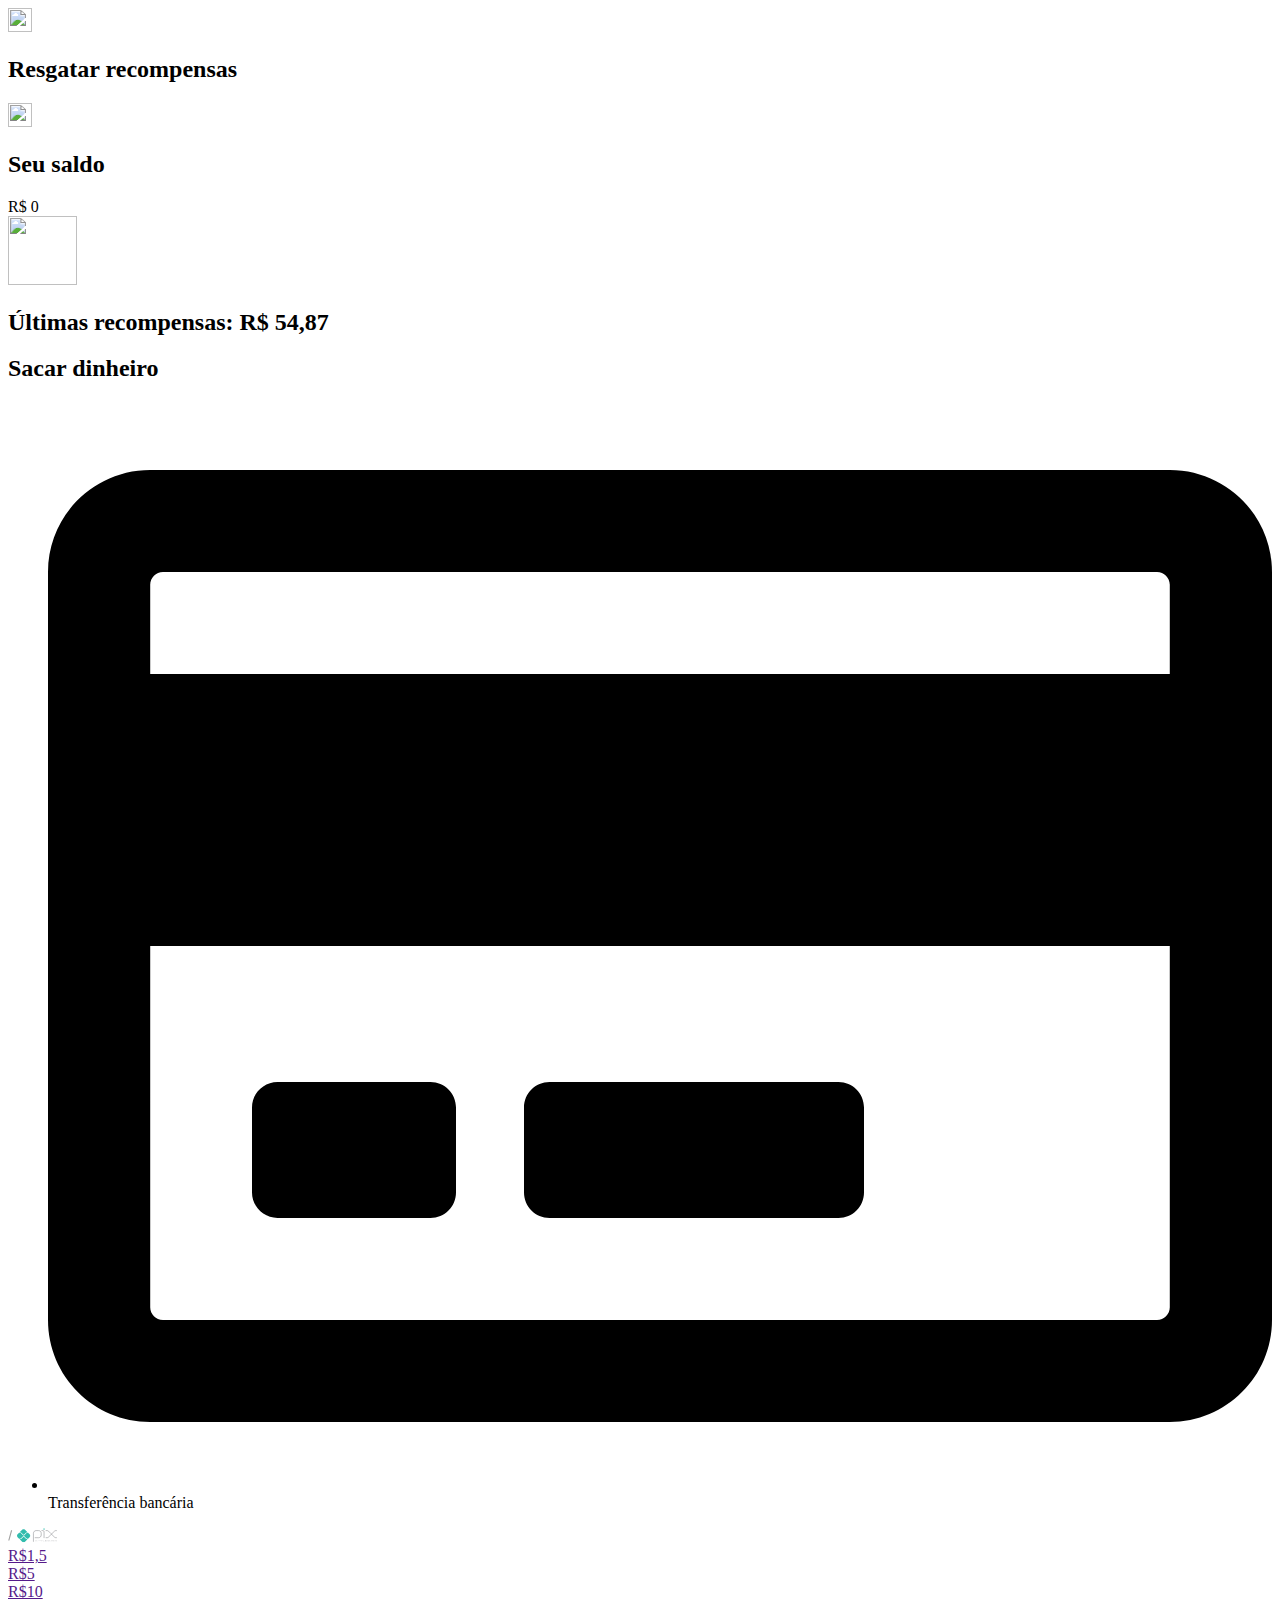
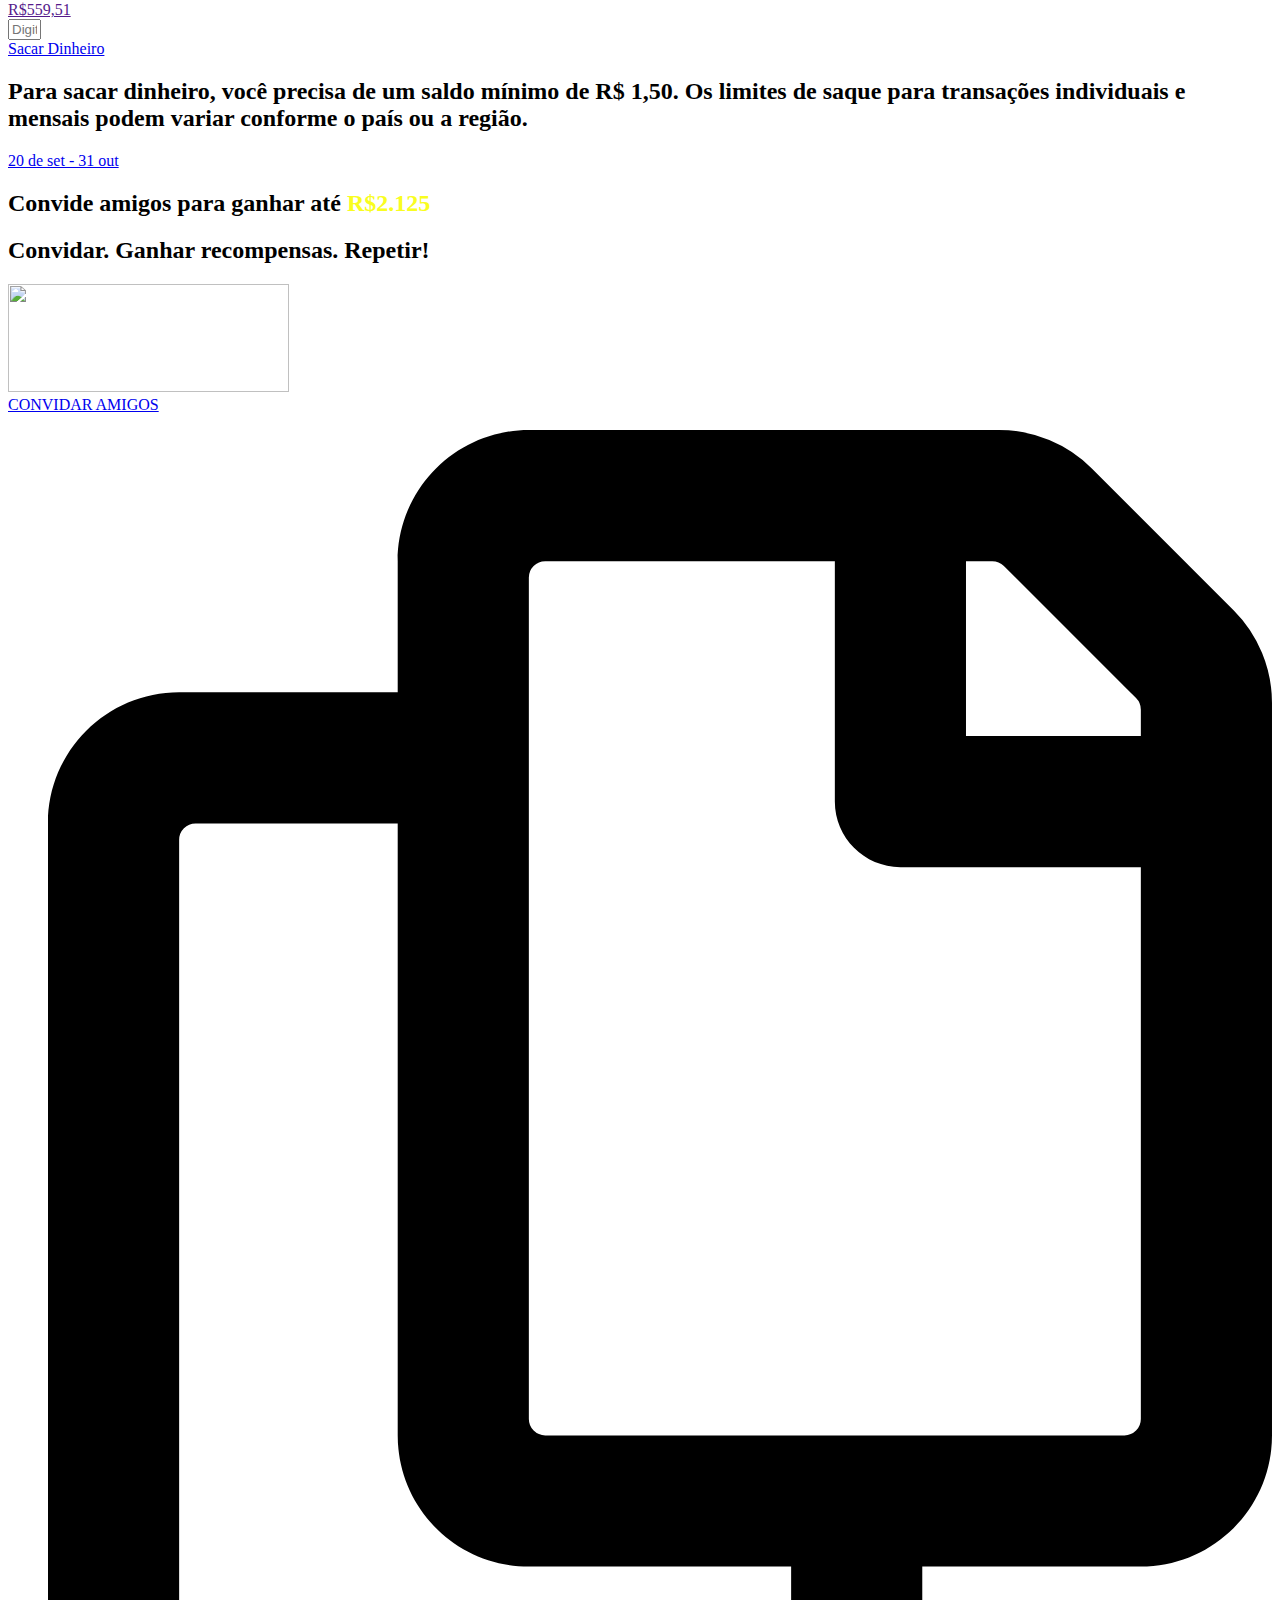
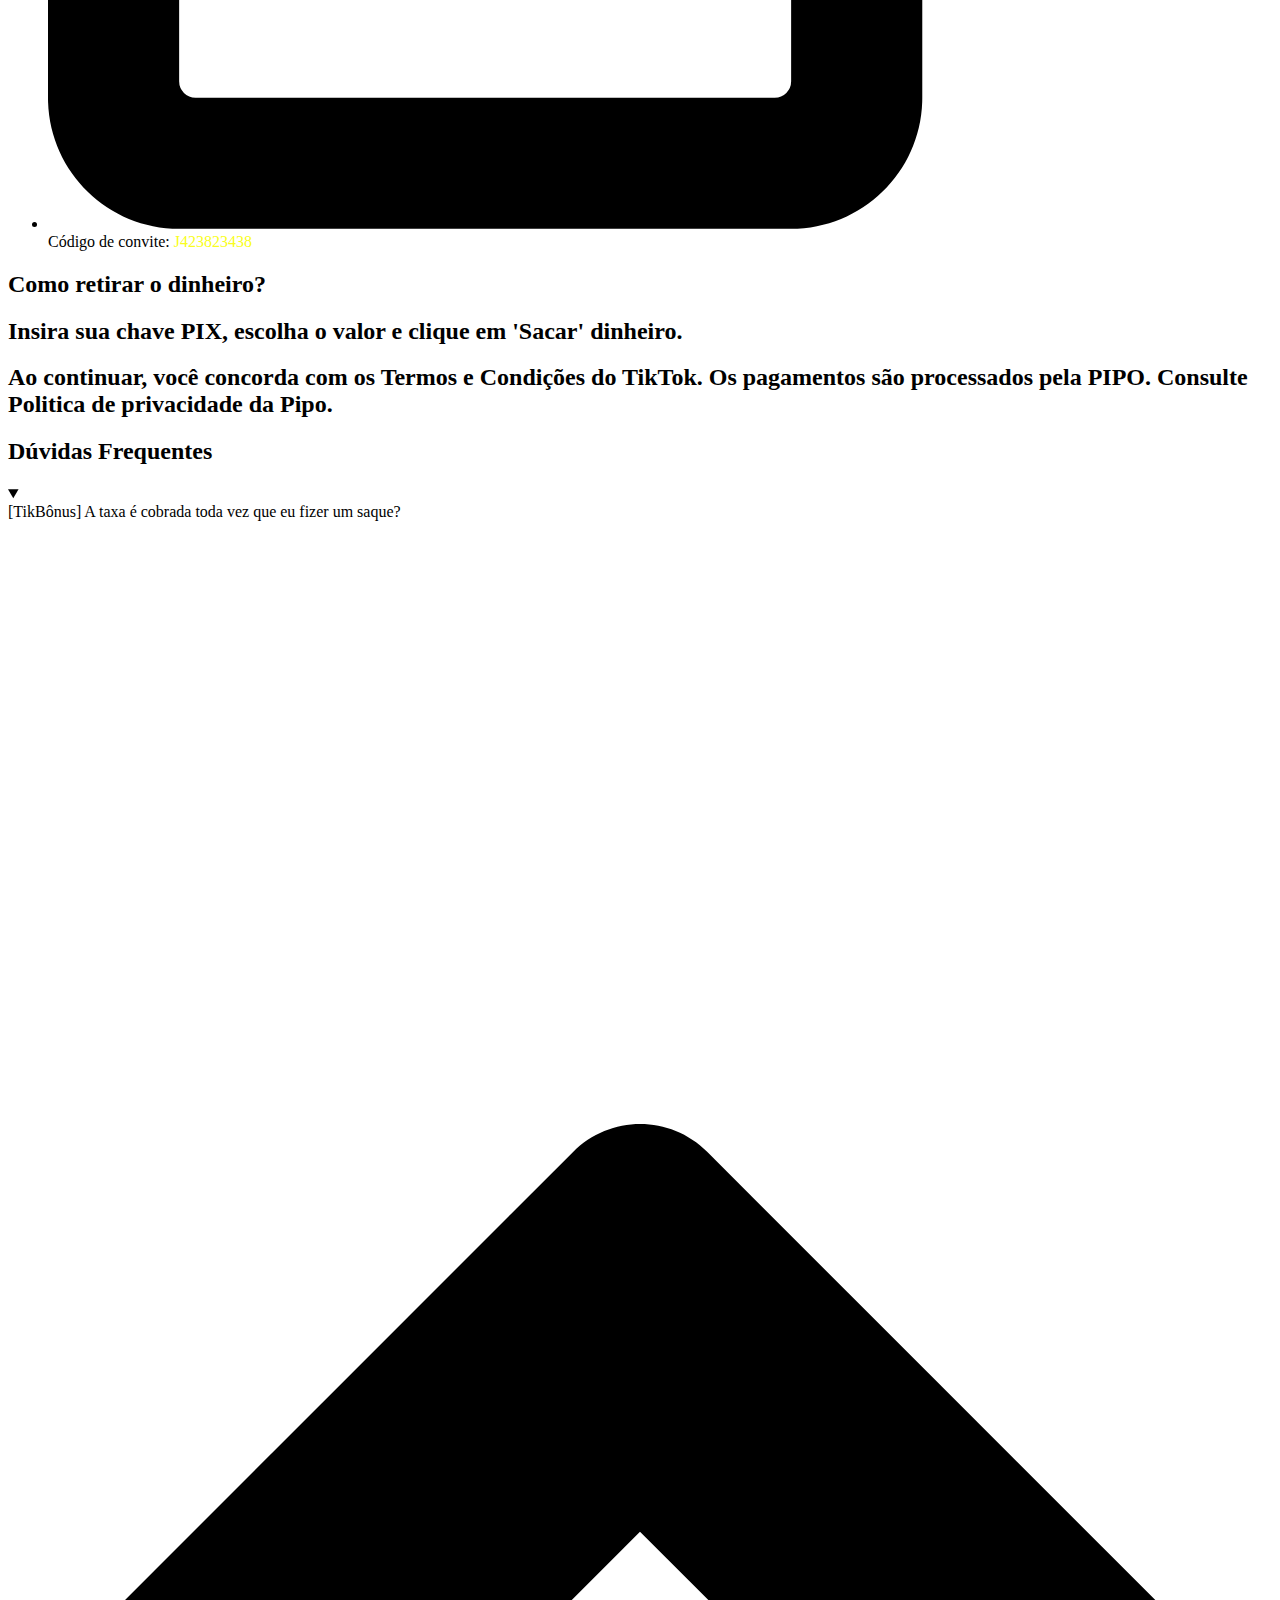
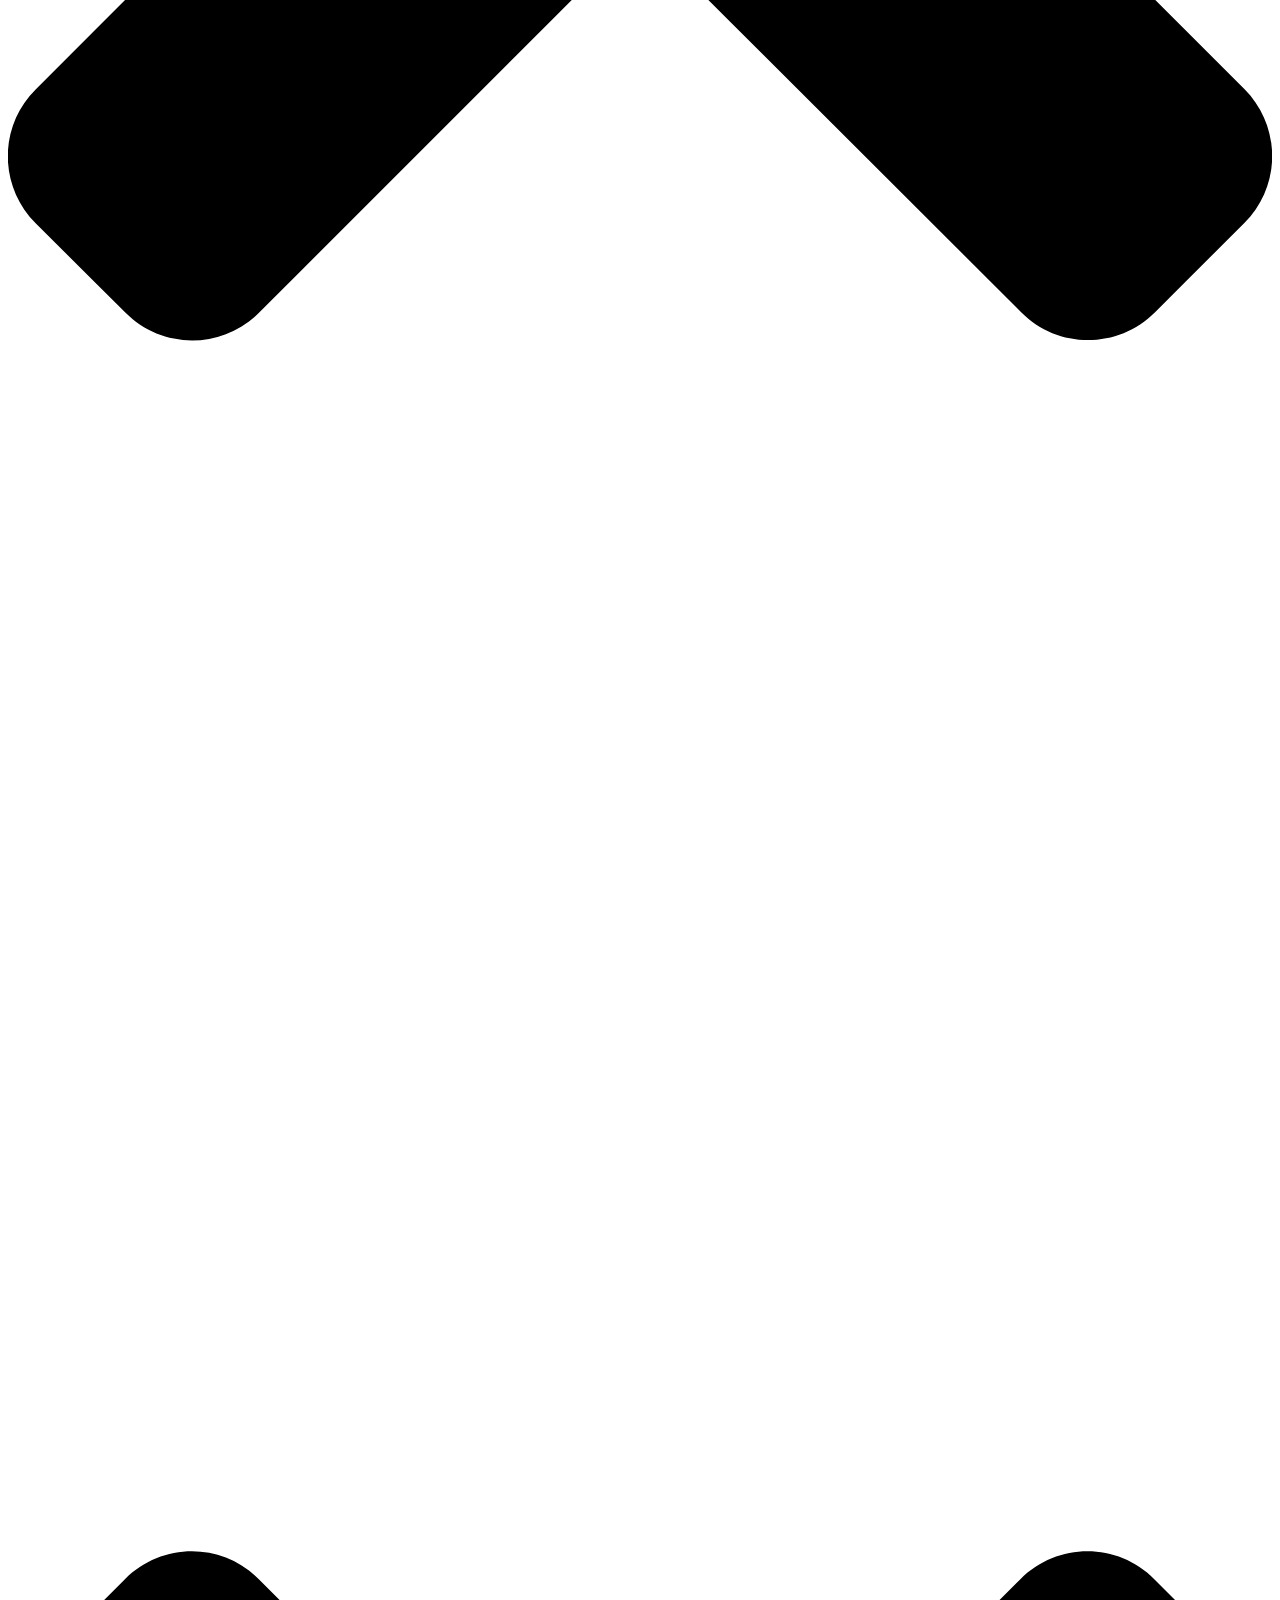
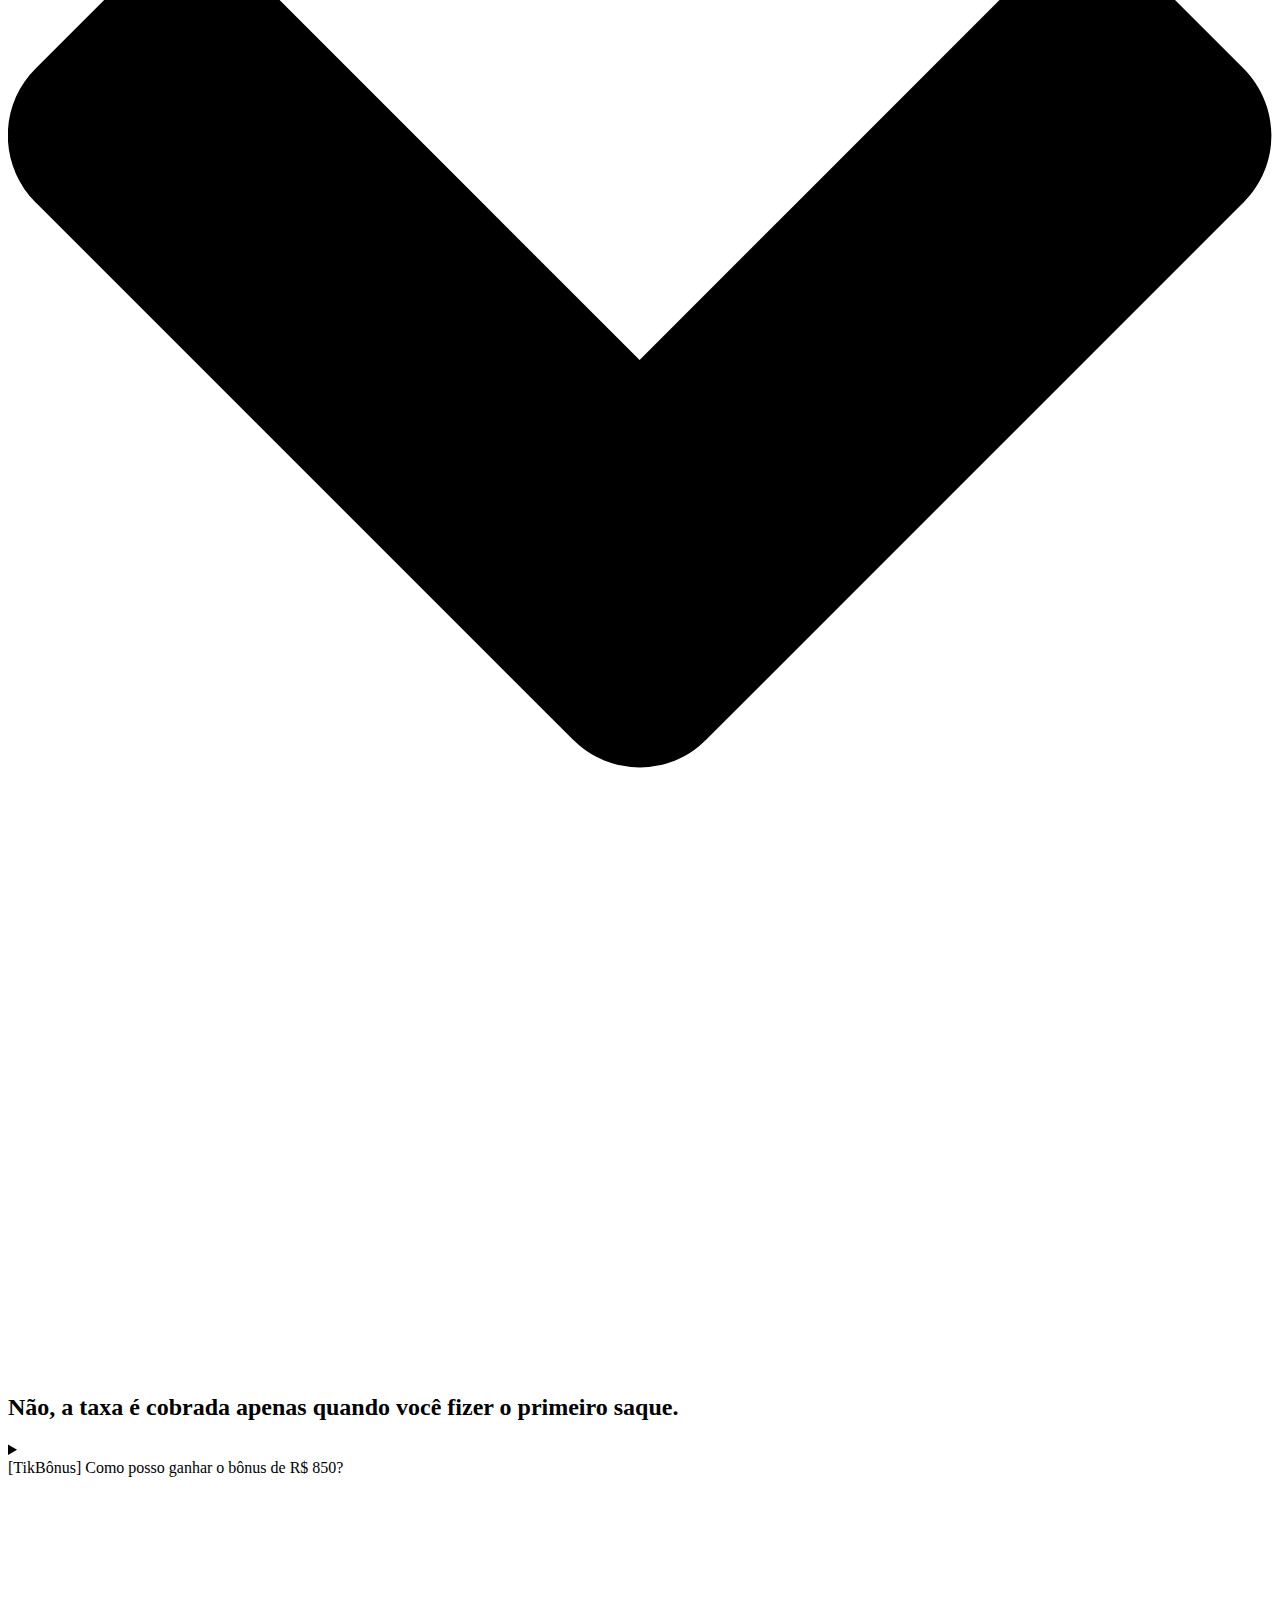
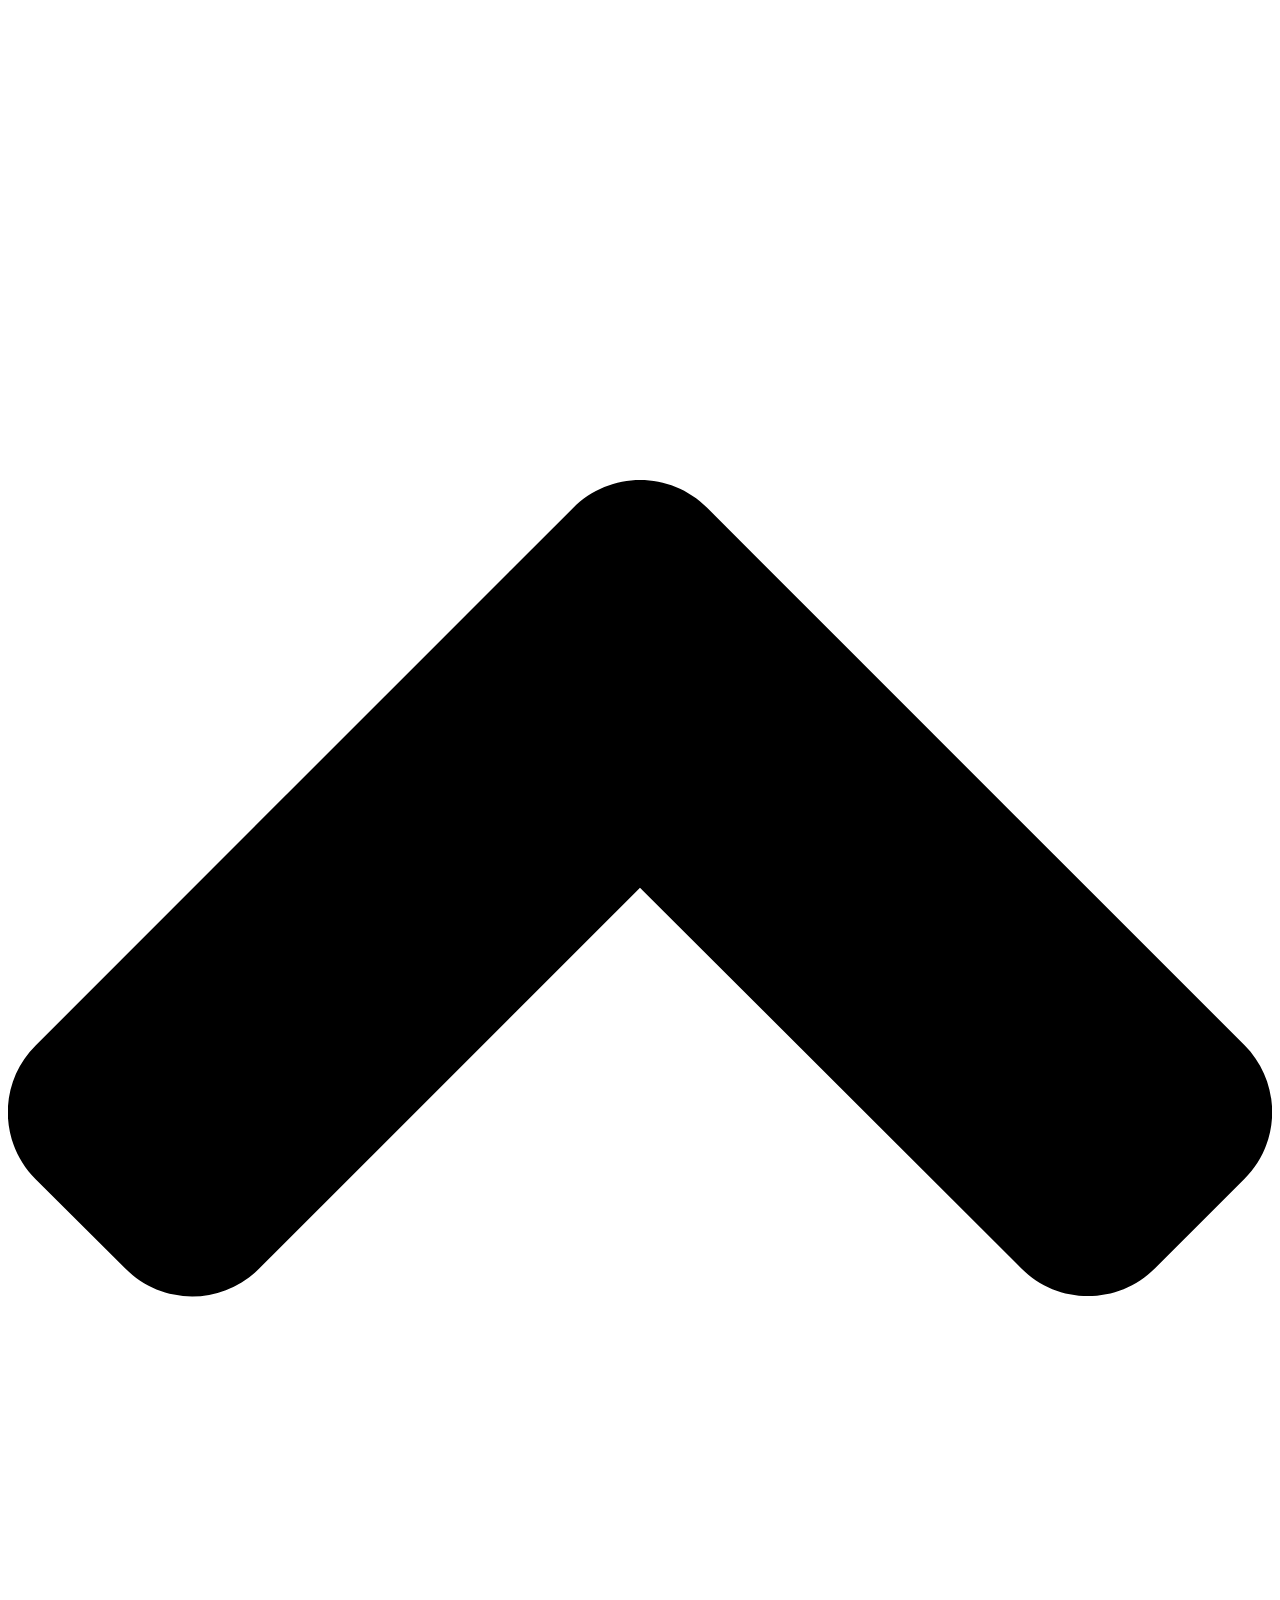
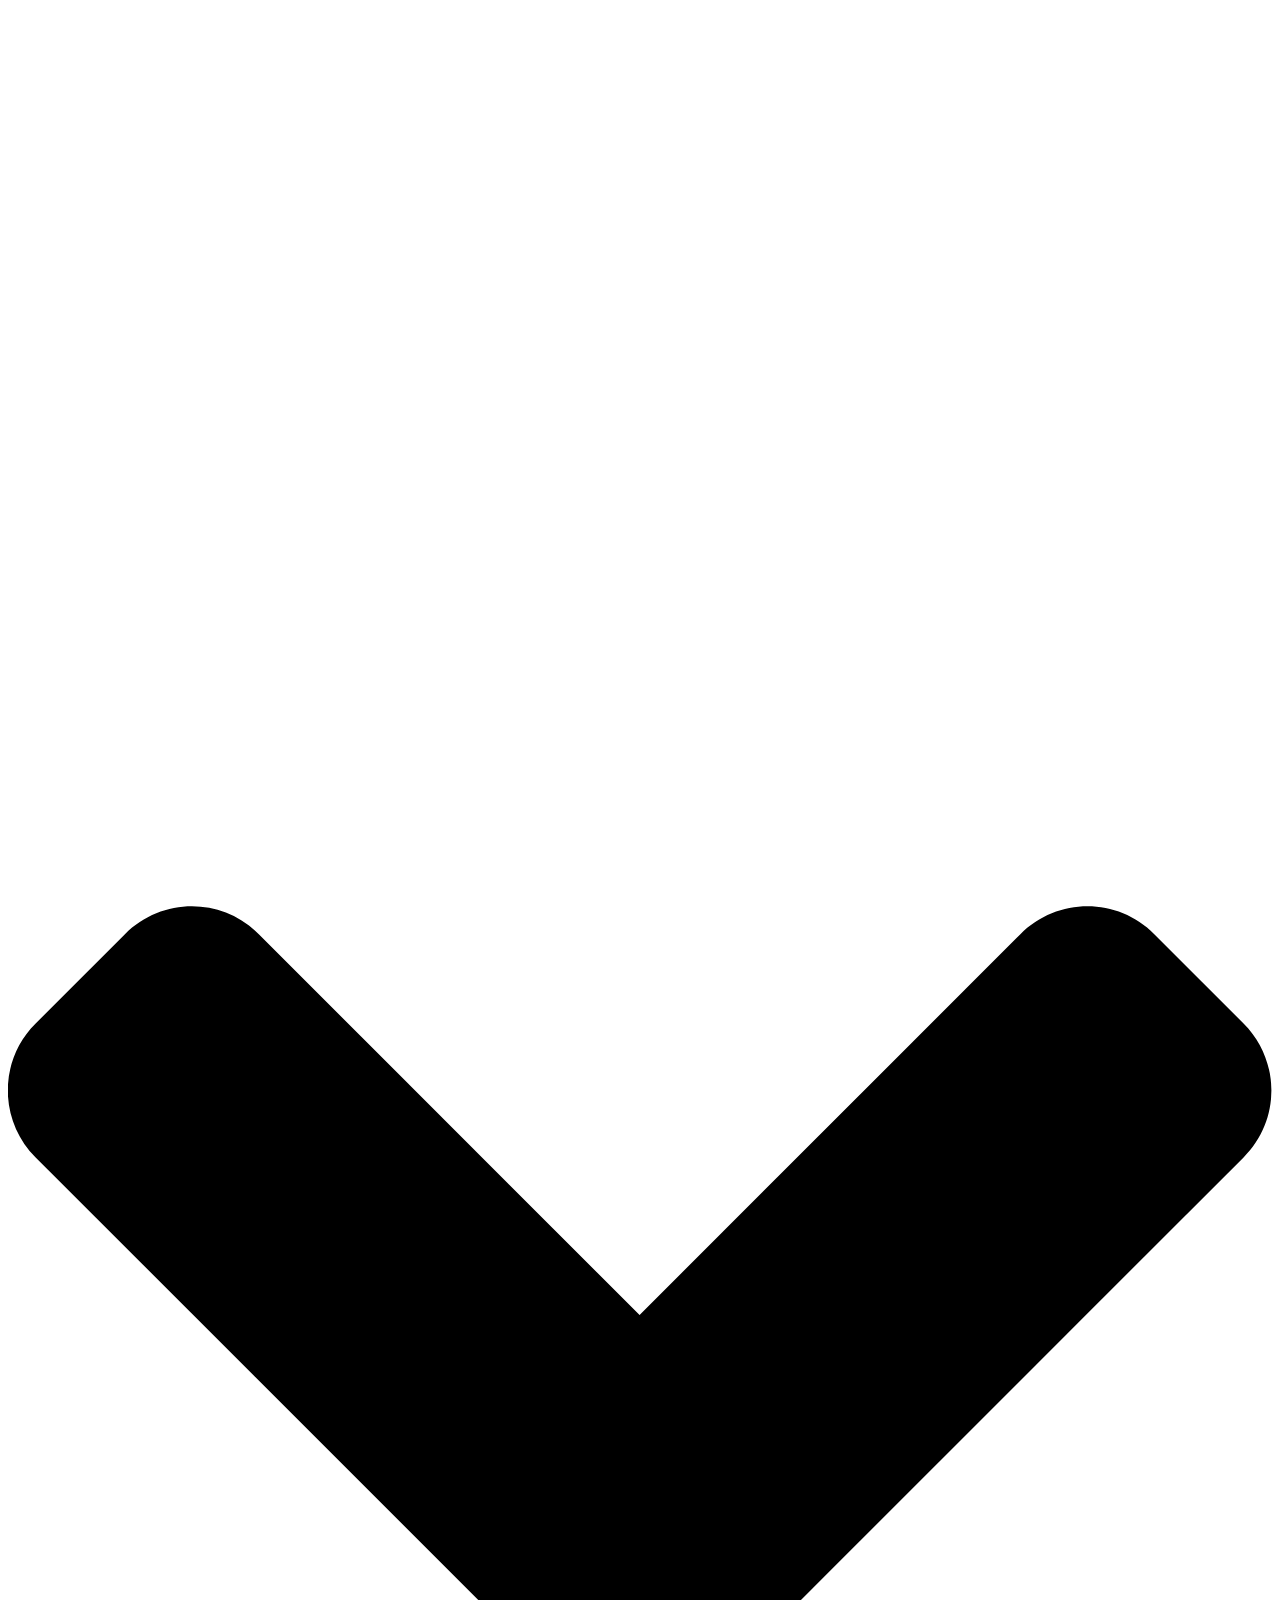
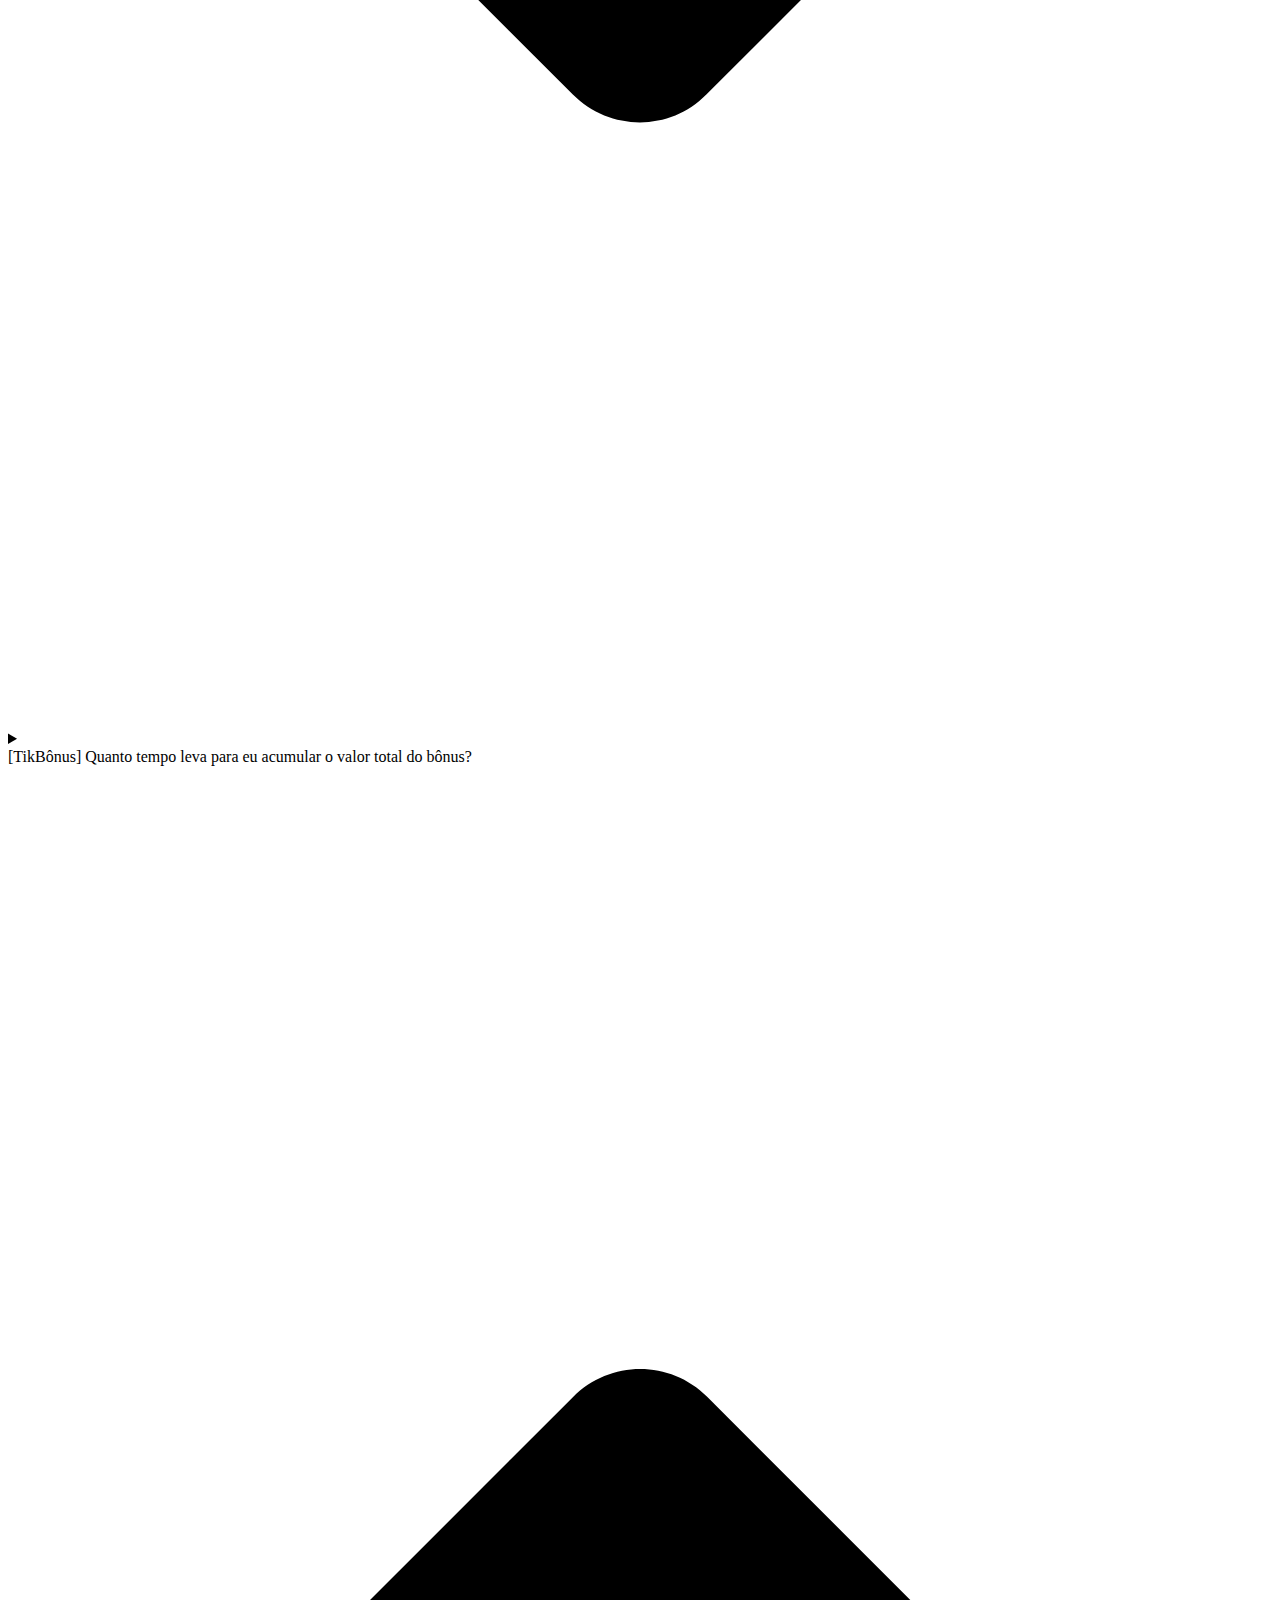
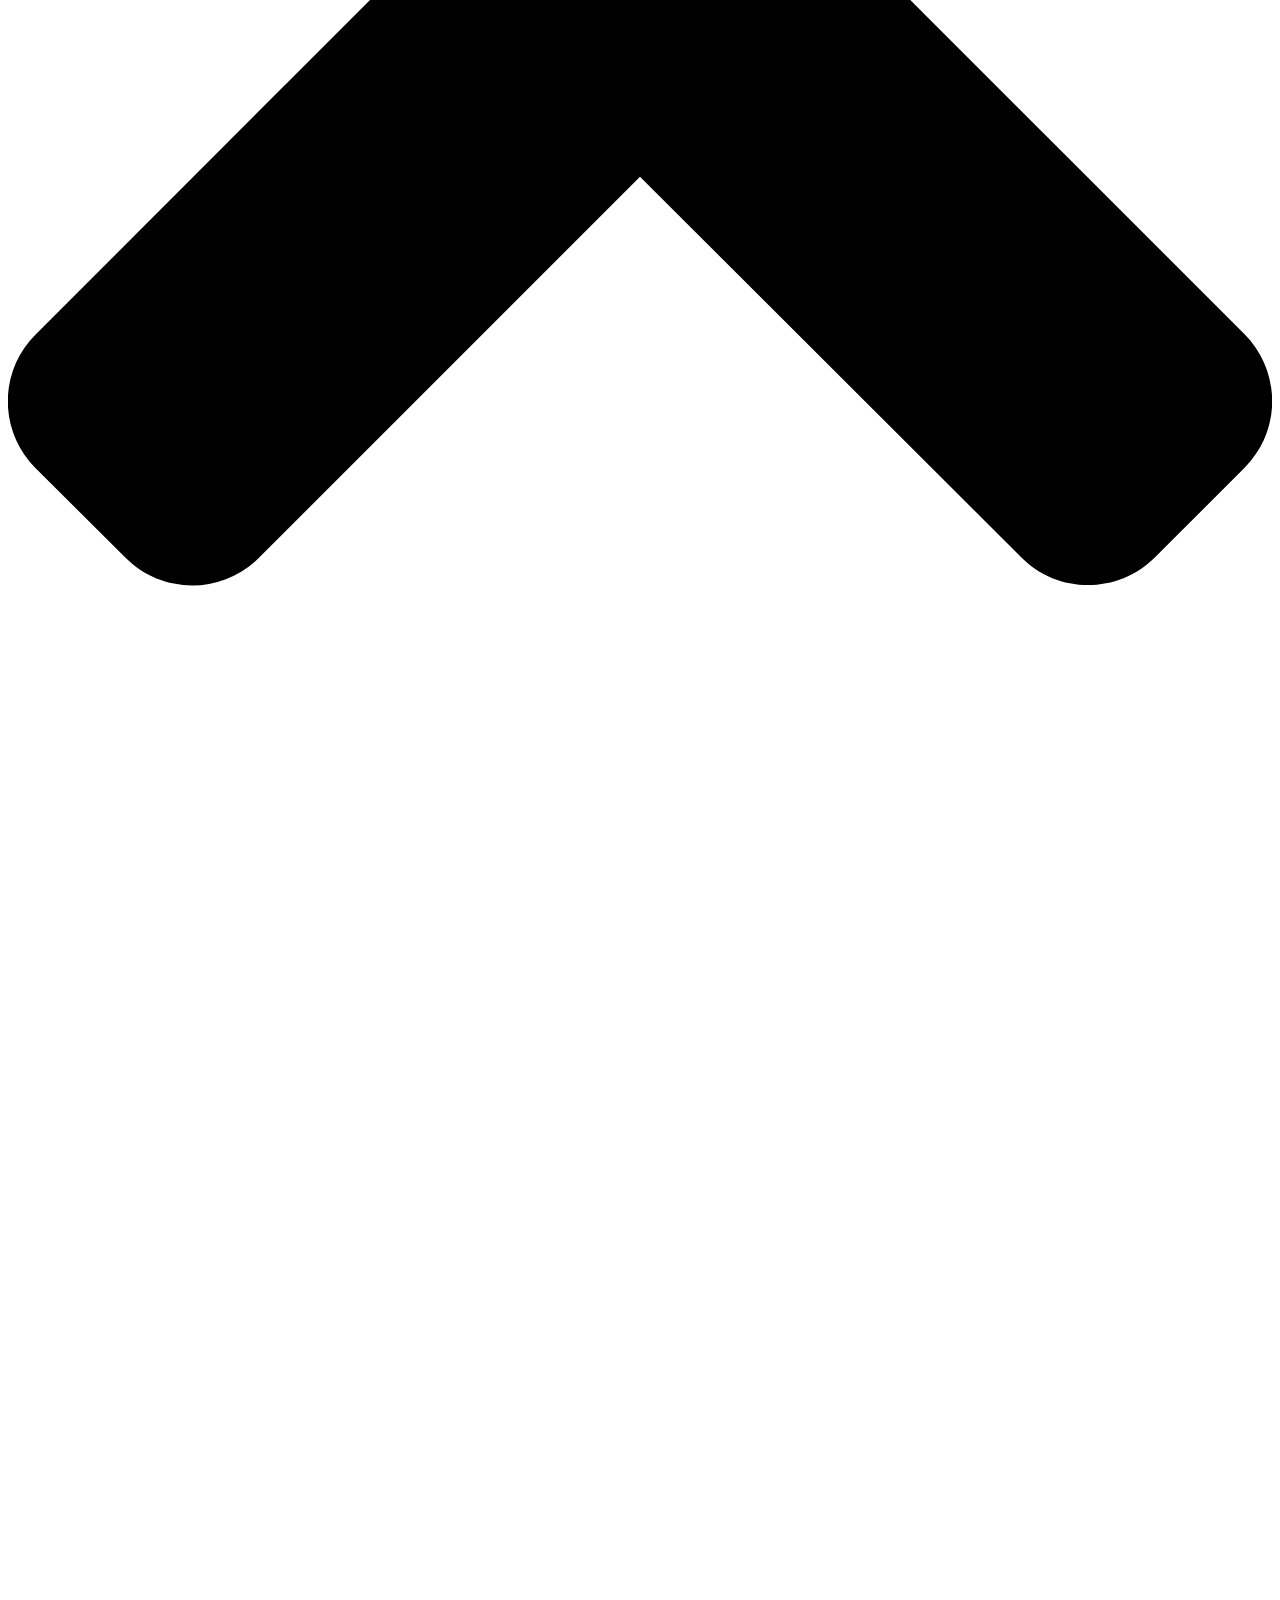
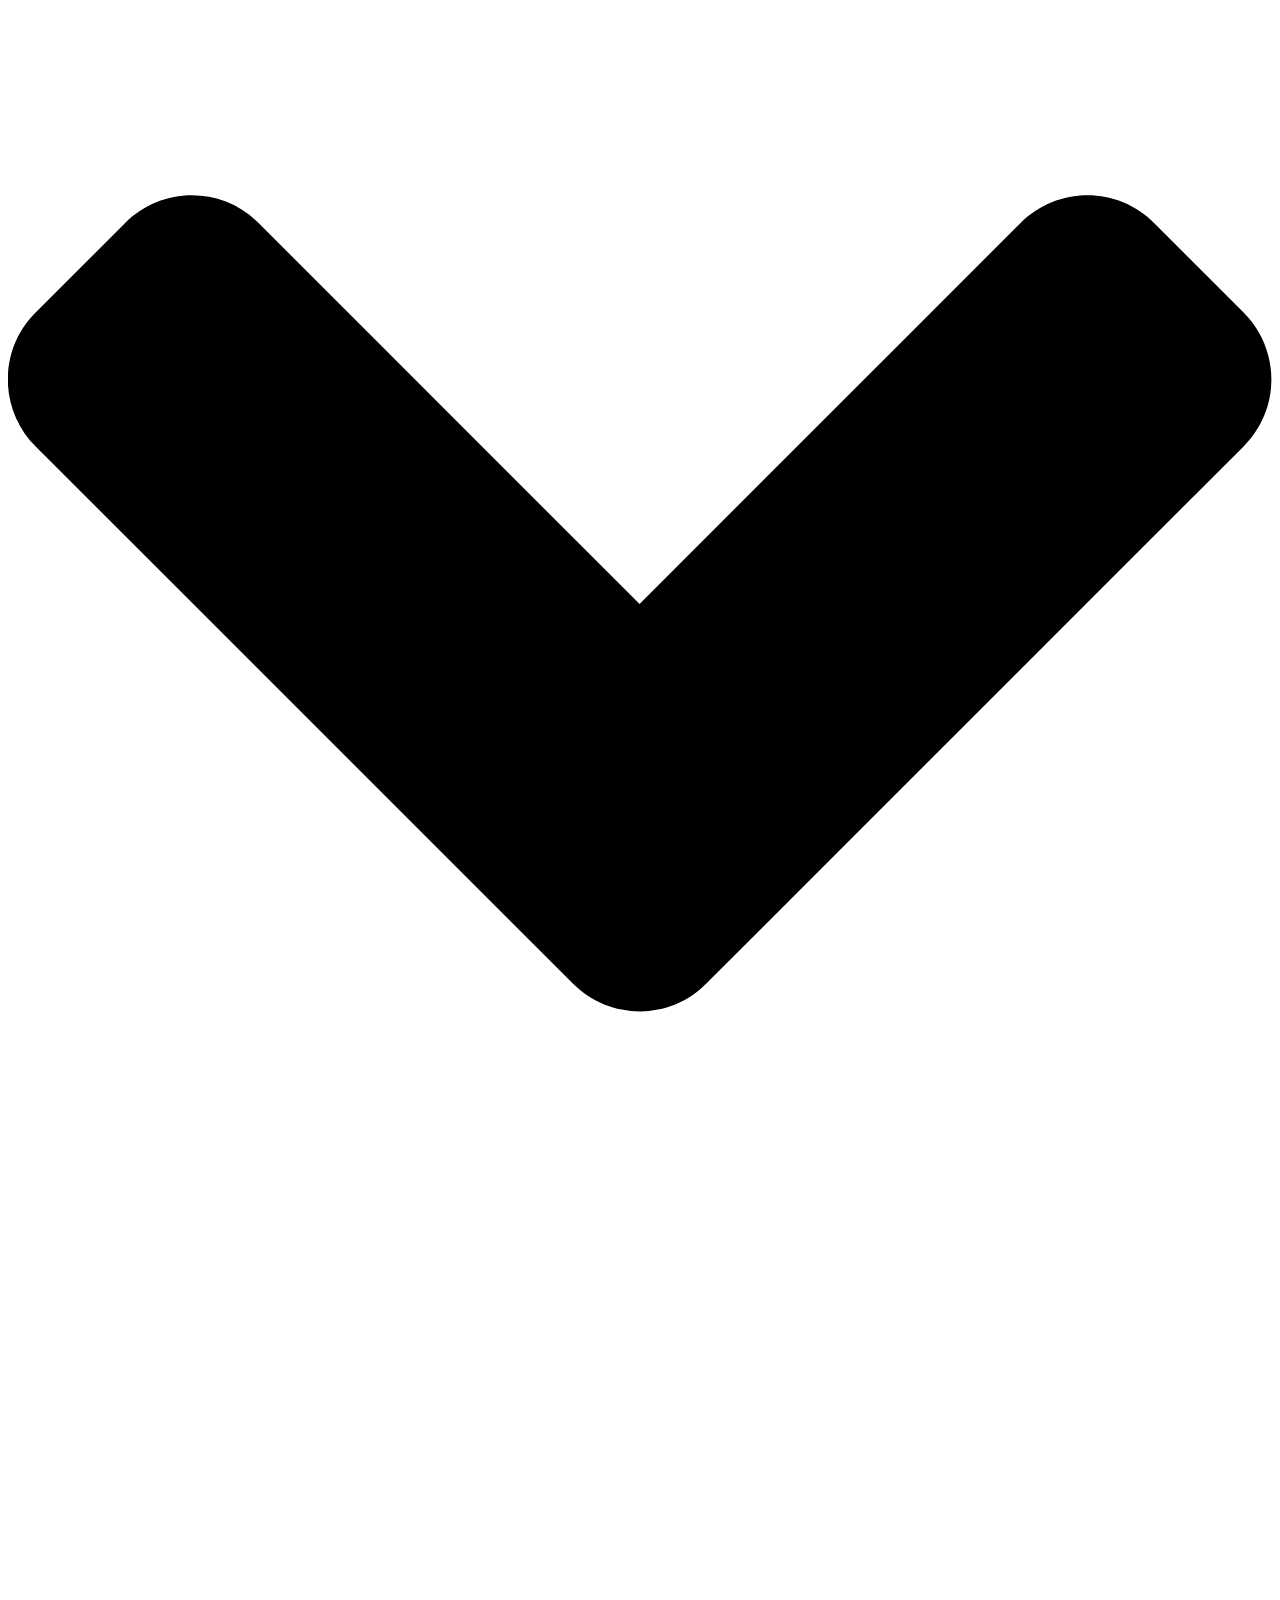
==== p11.html @ 2612c34a "Add files via upload" ====
<!DOCTYPE html><html lang="pt-BR"><head>
	<meta charset="UTF-8">
		<title>Saque – Campanha Bonus</title>
<style>
#wpadminbar #wp-admin-bar-wccp_free_top_button .ab-icon:before {
	content: "\f160";
	color: #02CA02;
	top: 3px;
}
#wpadminbar #wp-admin-bar-wccp_free_top_button .ab-icon {
	transform: rotate(45deg);
}
</style>
<meta name="robots" content="max-image-preview:large">
<link rel="alternate" type="application/rss+xml" title="Feed para Campanha Bonus »" href="feed/index.html"> 	
<link rel="alternate" type="application/rss+xml" title="Feed de comentários para Campanha Bonus »" href="comments/feed/index.html">
<script>
window._wpemojiSettings = {"baseUrl":"https:\/\/s.w.org\/images\/core\/emoji\/15.0.3\/72x72\/","ext":".png","svgUrl":"https:\/\/s.w.org\/images\/core\/emoji\/15.0.3\/svg\/","svgExt":".svg","source":{"concatemoji":"https:\/\/campanhabonificada.online\/wp-includes\/js\/wp-emoji-release.min.js?ver=6.6.2"}};
/*! This file is auto-generated */
!function(i,n){var o,s,e;function c(e){try{var t={supportTests:e,timestamp:(new Date).valueOf()};sessionStorage.setItem(o,JSON.stringify(t))}catch(e){}}function p(e,t,n){e.clearRect(0,0,e.canvas.width,e.canvas.height),e.fillText(t,0,0);var t=new Uint32Array(e.getImageData(0,0,e.canvas.width,e.canvas.height).data),r=(e.clearRect(0,0,e.canvas.width,e.canvas.height),e.fillText(n,0,0),new Uint32Array(e.getImageData(0,0,e.canvas.width,e.canvas.height).data));return t.every(function(e,t){return e===r[t]})}function u(e,t,n){switch(t){case"flag":return n(e,"\ud83c\udff3\ufe0f\u200d\u26a7\ufe0f","\ud83c\udff3\ufe0f\u200b\u26a7\ufe0f")?!1:!n(e,"\ud83c\uddfa\ud83c\uddf3","\ud83c\uddfa\u200b\ud83c\uddf3")&&!n(e,"\ud83c\udff4\udb40\udc67\udb40\udc62\udb40\udc65\udb40\udc6e\udb40\udc67\udb40\udc7f","\ud83c\udff4\u200b\udb40\udc67\u200b\udb40\udc62\u200b\udb40\udc65\u200b\udb40\udc6e\u200b\udb40\udc67\u200b\udb40\udc7f");case"emoji":return!n(e,"\ud83d\udc26\u200d\u2b1b","\ud83d\udc26\u200b\u2b1b")}return!1}function f(e,t,n){var r="undefined"!=typeof WorkerGlobalScope&&self instanceof WorkerGlobalScope?new OffscreenCanvas(300,150):i.createElement("canvas"),a=r.getContext("2d",{willReadFrequently:!0}),o=(a.textBaseline="top",a.font="600 32px Arial",{});return e.forEach(function(e){o[e]=t(a,e,n)}),o}function t(e){var t=i.createElement("script");t.src=e,t.defer=!0,i.head.appendChild(t)}"undefined"!=typeof Promise&&(o="wpEmojiSettingsSupports",s=["flag","emoji"],n.supports={everything:!0,everythingExceptFlag:!0},e=new Promise(function(e){i.addEventListener("DOMContentLoaded",e,{once:!0})}),new Promise(function(t){var n=function(){try{var e=JSON.parse(sessionStorage.getItem(o));if("object"==typeof e&&"number"==typeof e.timestamp&&(new Date).valueOf()<e.timestamp+604800&&"object"==typeof e.supportTests)return e.supportTests}catch(e){}return null}();if(!n){if("undefined"!=typeof Worker&&"undefined"!=typeof OffscreenCanvas&&"undefined"!=typeof URL&&URL.createObjectURL&&"undefined"!=typeof Blob)try{var e="postMessage("+f.toString()+"("+[JSON.stringify(s),u.toString(),p.toString()].join(",")+"));",r=new Blob([e],{type:"text/javascript"}),a=new Worker(URL.createObjectURL(r),{name:"wpTestEmojiSupports"});return void(a.onmessage=function(e){c(n=e.data),a.terminate(),t(n)})}catch(e){}c(n=f(s,u,p))}t(n)}).then(function(e){for(var t in e)n.supports[t]=e[t],n.supports.everything=n.supports.everything&&n.supports[t],"flag"!==t&&(n.supports.everythingExceptFlag=n.supports.everythingExceptFlag&&n.supports[t]);n.supports.everythingExceptFlag=n.supports.everythingExceptFlag&&!n.supports.flag,n.DOMReady=!1,n.readyCallback=function(){n.DOMReady=!0}}).then(function(){return e}).then(function(){var e;n.supports.everything||(n.readyCallback(),(e=n.source||{}).concatemoji?t(e.concatemoji):e.wpemoji&&e.twemoji&&(t(e.twemoji),t(e.wpemoji)))}))}((window,document),window._wpemojiSettings);
</script>
<style id="wp-emoji-styles-inline-css">

	img.wp-smiley, img.emoji {
		display: inline !important;
		border: none !important;
		box-shadow: none !important;
		height: 1em !important;
		width: 1em !important;
		margin: 0 0.07em !important;
		vertical-align: -0.1em !important;
		background: none !important;
		padding: 0 !important;
	}s
</style>
<style id="classic-theme-styles-inline-css">
/*! This file is auto-generated */
.wp-block-button__link{color:#fff;background-color:#32373c;border-radius:9999px;box-shadow:none;text-decoration:none;padding:calc(.667em + 2px) calc(1.333em + 2px);font-size:1.125em}.wp-block-file__button{background:#32373c;color:#fff;text-decoration:none}
</style>
<style id="global-styles-inline-css">
:root{--wp--preset--aspect-ratio--square: 1;--wp--preset--aspect-ratio--4-3: 4/3;--wp--preset--aspect-ratio--3-4: 3/4;--wp--preset--aspect-ratio--3-2: 3/2;--wp--preset--aspect-ratio--2-3: 2/3;--wp--preset--aspect-ratio--16-9: 16/9;--wp--preset--aspect-ratio--9-16: 9/16;--wp--preset--color--black: #000000;--wp--preset--color--cyan-bluish-gray: #abb8c3;--wp--preset--color--white: #ffffff;--wp--preset--color--pale-pink: #f78da7;--wp--preset--color--vivid-red: #cf2e2e;--wp--preset--color--luminous-vivid-orange: #ff6900;--wp--preset--color--luminous-vivid-amber: #fcb900;--wp--preset--color--light-green-cyan: #7bdcb5;--wp--preset--color--vivid-green-cyan: #00d084;--wp--preset--color--pale-cyan-blue: #8ed1fc;--wp--preset--color--vivid-cyan-blue: #0693e3;--wp--preset--color--vivid-purple: #9b51e0;--wp--preset--gradient--vivid-cyan-blue-to-vivid-purple: linear-gradient(135deg,rgba(6,147,227,1) 0%,rgb(155,81,224) 100%);--wp--preset--gradient--light-green-cyan-to-vivid-green-cyan: linear-gradient(135deg,rgb(122,220,180) 0%,rgb(0,208,130) 100%);--wp--preset--gradient--luminous-vivid-amber-to-luminous-vivid-orange: linear-gradient(135deg,rgba(252,185,0,1) 0%,rgba(255,105,0,1) 100%);--wp--preset--gradient--luminous-vivid-orange-to-vivid-red: linear-gradient(135deg,rgba(255,105,0,1) 0%,rgb(207,46,46) 100%);--wp--preset--gradient--very-light-gray-to-cyan-bluish-gray: linear-gradient(135deg,rgb(238,238,238) 0%,rgb(169,184,195) 100%);--wp--preset--gradient--cool-to-warm-spectrum: linear-gradient(135deg,rgb(74,234,220) 0%,rgb(151,120,209) 20%,rgb(207,42,186) 40%,rgb(238,44,130) 60%,rgb(251,105,98) 80%,rgb(254,248,76) 100%);--wp--preset--gradient--blush-light-purple: linear-gradient(135deg,rgb(255,206,236) 0%,rgb(152,150,240) 100%);--wp--preset--gradient--blush-bordeaux: linear-gradient(135deg,rgb(254,205,165) 0%,rgb(254,45,45) 50%,rgb(107,0,62) 100%);--wp--preset--gradient--luminous-dusk: linear-gradient(135deg,rgb(255,203,112) 0%,rgb(199,81,192) 50%,rgb(65,88,208) 100%);--wp--preset--gradient--pale-ocean: linear-gradient(135deg,rgb(255,245,203) 0%,rgb(182,227,212) 50%,rgb(51,167,181) 100%);--wp--preset--gradient--electric-grass: linear-gradient(135deg,rgb(202,248,128) 0%,rgb(113,206,126) 100%);--wp--preset--gradient--midnight: linear-gradient(135deg,rgb(2,3,129) 0%,rgb(40,116,252) 100%);--wp--preset--font-size--small: 13px;--wp--preset--font-size--medium: 20px;--wp--preset--font-size--large: 36px;--wp--preset--font-size--x-large: 42px;--wp--preset--spacing--20: 0.44rem;--wp--preset--spacing--30: 0.67rem;--wp--preset--spacing--40: 1rem;--wp--preset--spacing--50: 1.5rem;--wp--preset--spacing--60: 2.25rem;--wp--preset--spacing--70: 3.38rem;--wp--preset--spacing--80: 5.06rem;--wp--preset--shadow--natural: 6px 6px 9px rgba(0, 0, 0, 0.2);--wp--preset--shadow--deep: 12px 12px 50px rgba(0, 0, 0, 0.4);--wp--preset--shadow--sharp: 6px 6px 0px rgba(0, 0, 0, 0.2);--wp--preset--shadow--outlined: 6px 6px 0px -3px rgba(255, 255, 255, 1), 6px 6px rgba(0, 0, 0, 1);--wp--preset--shadow--crisp: 6px 6px 0px rgba(0, 0, 0, 1);}:where(.is-layout-flex){gap: 0.5em;}:where(.is-layout-grid){gap: 0.5em;}body .is-layout-flex{display: flex;}.is-layout-flex{flex-wrap: wrap;align-items: center;}.is-layout-flex > :is(*, div){margin: 0;}body .is-layout-grid{display: grid;}.is-layout-grid > :is(*, div){margin: 0;}:where(.wp-block-columns.is-layout-flex){gap: 2em;}:where(.wp-block-columns.is-layout-grid){gap: 2em;}:where(.wp-block-post-template.is-layout-flex){gap: 1.25em;}:where(.wp-block-post-template.is-layout-grid){gap: 1.25em;}.has-black-color{color: var(--wp--preset--color--black) !important;}.has-cyan-bluish-gray-color{color: var(--wp--preset--color--cyan-bluish-gray) !important;}.has-white-color{color: var(--wp--preset--color--white) !important;}.has-pale-pink-color{color: var(--wp--preset--color--pale-pink) !important;}.has-vivid-red-color{color: var(--wp--preset--color--vivid-red) !important;}.has-luminous-vivid-orange-color{color: var(--wp--preset--color--luminous-vivid-orange) !important;}.has-luminous-vivid-amber-color{color: var(--wp--preset--color--luminous-vivid-amber) !important;}.has-light-green-cyan-color{color: var(--wp--preset--color--light-green-cyan) !important;}.has-vivid-green-cyan-color{color: var(--wp--preset--color--vivid-green-cyan) !important;}.has-pale-cyan-blue-color{color: var(--wp--preset--color--pale-cyan-blue) !important;}.has-vivid-cyan-blue-color{color: var(--wp--preset--color--vivid-cyan-blue) !important;}.has-vivid-purple-color{color: var(--wp--preset--color--vivid-purple) !important;}.has-black-background-color{background-color: var(--wp--preset--color--black) !important;}.has-cyan-bluish-gray-background-color{background-color: var(--wp--preset--color--cyan-bluish-gray) !important;}.has-white-background-color{background-color: var(--wp--preset--color--white) !important;}.has-pale-pink-background-color{background-color: var(--wp--preset--color--pale-pink) !important;}.has-vivid-red-background-color{background-color: var(--wp--preset--color--vivid-red) !important;}.has-luminous-vivid-orange-background-color{background-color: var(--wp--preset--color--luminous-vivid-orange) !important;}.has-luminous-vivid-amber-background-color{background-color: var(--wp--preset--color--luminous-vivid-amber) !important;}.has-light-green-cyan-background-color{background-color: var(--wp--preset--color--light-green-cyan) !important;}.has-vivid-green-cyan-background-color{background-color: var(--wp--preset--color--vivid-green-cyan) !important;}.has-pale-cyan-blue-background-color{background-color: var(--wp--preset--color--pale-cyan-blue) !important;}.has-vivid-cyan-blue-background-color{background-color: var(--wp--preset--color--vivid-cyan-blue) !important;}.has-vivid-purple-background-color{background-color: var(--wp--preset--color--vivid-purple) !important;}.has-black-border-color{border-color: var(--wp--preset--color--black) !important;}.has-cyan-bluish-gray-border-color{border-color: var(--wp--preset--color--cyan-bluish-gray) !important;}.has-white-border-color{border-color: var(--wp--preset--color--white) !important;}.has-pale-pink-border-color{border-color: var(--wp--preset--color--pale-pink) !important;}.has-vivid-red-border-color{border-color: var(--wp--preset--color--vivid-red) !important;}.has-luminous-vivid-orange-border-color{border-color: var(--wp--preset--color--luminous-vivid-orange) !important;}.has-luminous-vivid-amber-border-color{border-color: var(--wp--preset--color--luminous-vivid-amber) !important;}.has-light-green-cyan-border-color{border-color: var(--wp--preset--color--light-green-cyan) !important;}.has-vivid-green-cyan-border-color{border-color: var(--wp--preset--color--vivid-green-cyan) !important;}.has-pale-cyan-blue-border-color{border-color: var(--wp--preset--color--pale-cyan-blue) !important;}.has-vivid-cyan-blue-border-color{border-color: var(--wp--preset--color--vivid-cyan-blue) !important;}.has-vivid-purple-border-color{border-color: var(--wp--preset--color--vivid-purple) !important;}.has-vivid-cyan-blue-to-vivid-purple-gradient-background{background: var(--wp--preset--gradient--vivid-cyan-blue-to-vivid-purple) !important;}.has-light-green-cyan-to-vivid-green-cyan-gradient-background{background: var(--wp--preset--gradient--light-green-cyan-to-vivid-green-cyan) !important;}.has-luminous-vivid-amber-to-luminous-vivid-orange-gradient-background{background: var(--wp--preset--gradient--luminous-vivid-amber-to-luminous-vivid-orange) !important;}.has-luminous-vivid-orange-to-vivid-red-gradient-background{background: var(--wp--preset--gradient--luminous-vivid-orange-to-vivid-red) !important;}.has-very-light-gray-to-cyan-bluish-gray-gradient-background{background: var(--wp--preset--gradient--very-light-gray-to-cyan-bluish-gray) !important;}.has-cool-to-warm-spectrum-gradient-background{background: var(--wp--preset--gradient--cool-to-warm-spectrum) !important;}.has-blush-light-purple-gradient-background{background: var(--wp--preset--gradient--blush-light-purple) !important;}.has-blush-bordeaux-gradient-background{background: var(--wp--preset--gradient--blush-bordeaux) !important;}.has-luminous-dusk-gradient-background{background: var(--wp--preset--gradient--luminous-dusk) !important;}.has-pale-ocean-gradient-background{background: var(--wp--preset--gradient--pale-ocean) !important;}.has-electric-grass-gradient-background{background: var(--wp--preset--gradient--electric-grass) !important;}.has-midnight-gradient-background{background: var(--wp--preset--gradient--midnight) !important;}.has-small-font-size{font-size: var(--wp--preset--font-size--small) !important;}.has-medium-font-size{font-size: var(--wp--preset--font-size--medium) !important;}.has-large-font-size{font-size: var(--wp--preset--font-size--large) !important;}.has-x-large-font-size{font-size: var(--wp--preset--font-size--x-large) !important;}
:where(.wp-block-post-template.is-layout-flex){gap: 1.25em;}:where(.wp-block-post-template.is-layout-grid){gap: 1.25em;}
:where(.wp-block-columns.is-layout-flex){gap: 2em;}:where(.wp-block-columns.is-layout-grid){gap: 2em;}
:root :where(.wp-block-pullquote){font-size: 1.5em;line-height: 1.6;}
</style>
<link rel="stylesheet" id="hello-elementor-css" href="css/style.min.css%2540ver%253D3.1.1.css" media="all">
<link rel="stylesheet" id="hello-elementor-theme-style-css" href="css/theme.min.css%2540ver%253D3.1.1.css" media="all">
<link rel="stylesheet" id="hello-elementor-header-footer-css" href="css/header-footer.min.css%2540ver%253D3.1.1.css" media="all">
<link rel="stylesheet" id="elementor-frontend-css" href="css/frontend.min.css%2540ver%253D3.24.7.css" media="all">
<link rel="stylesheet" id="elementor-post-5-css" href="css/post-5.css%2540ver%253D1730218676.css" media="all">
<link rel="stylesheet" id="widget-image-css" href="css/widget-image.min.css%2540ver%253D3.24.7.css" media="all">
<link rel="stylesheet" id="widget-heading-css" href="css/widget-heading.min.css%2540ver%253D3.24.7.css" media="all">
<link rel="stylesheet" id="widget-counter-css" href="css/widget-counter.min.css%2540ver%253D3.24.7.css" media="all">
<link rel="stylesheet" id="swiper-css" href="css/swiper.min.css%2540ver%253D8.4.5.css" media="all">
<link rel="stylesheet" id="e-swiper-css" href="css/e-swiper.min.css%2540ver%253D3.24.7.css" media="all">
<link rel="stylesheet" id="elementor-pro-css" href="css/frontend.min.css%2540ver%253D3.24.4.css" media="all">
<link rel="stylesheet" id="elementor-global-css" href="css/global.css%2540ver%253D1730218676.css" media="all">
<link rel="stylesheet" id="widget-icon-list-css" href="css/widget-icon-list.min.css%2540ver%253D3.24.7.css" media="all">
<link rel="stylesheet" id="widget-forms-css" href="css/widget-forms.min.css%2540ver%253D3.24.4.css" media="all">
<link rel="stylesheet" id="widget-divider-css" href="css/widget-divider.min.css%2540ver%253D3.24.7.css" media="all">
<link rel="stylesheet" id="elementor-post-138-css" href="css/post-138.css%2540ver%253D1730256908.css" media="all">
<link rel="stylesheet" id="elementor-post-824-css" href="css/post-824.css%2540ver%253D1730231262.css" media="all">
<link rel="stylesheet" id="elementor-post-292-css" href="css/post-292.css%2540ver%253D1730218676.css" media="all">
<link rel="stylesheet" id="elementor-post-285-css" href="css/post-285.css%2540ver%253D1730218676.css" media="all">
<link rel="stylesheet" id="elementor-post-280-css" href="css/post-280.css%2540ver%253D1730218676.css" media="all">
<link rel="stylesheet" id="elementor-post-277-css" href="css/post-277.css%2540ver%253D1730218676.css" media="all">
<link rel="stylesheet" id="elementor-post-274-css" href="css/post-274.css%2540ver%253D1730218676.css" media="all">
<link rel="stylesheet" id="elementor-post-271-css" href="css/post-271.css%2540ver%253D1730218677.css" media="all">
<link rel="stylesheet" id="elementor-post-268-css" href="css/post-268.css%2540ver%253D1730218677.css" media="all">
<link rel="stylesheet" id="elementor-post-265-css" href="css/post-265.css%2540ver%253D1730218677.css" media="all">
<link rel="stylesheet" id="elementor-post-262-css" href="css/post-262.css%2540ver%253D1730218677.css" media="all">
<link rel="stylesheet" id="elementor-post-259-css" href="css/post-259.css%2540ver%253D1730218677.css" media="all">
<link rel="stylesheet" id="elementor-post-256-css" href="css/post-256.css%2540ver%253D1730218677.css" media="all">
<link rel="stylesheet" id="elementor-post-253-css" href="css/post-253.css%2540ver%253D1730218677.css" media="all">
<link rel="stylesheet" id="google-fonts-1-css" href="https://fonts.googleapis.com/css?family=Roboto%3A100%2C100italic%2C200%2C200italic%2C300%2C300italic%2C400%2C400italic%2C500%2C500italic%2C600%2C600italic%2C700%2C700italic%2C800%2C800italic%2C900%2C900italic%7CRoboto+Slab%3A100%2C100italic%2C200%2C200italic%2C300%2C300italic%2C400%2C400italic%2C500%2C500italic%2C600%2C600italic%2C700%2C700italic%2C800%2C800italic%2C900%2C900italic%7CInter%3A100%2C100italic%2C200%2C200italic%2C300%2C300italic%2C400%2C400italic%2C500%2C500italic%2C600%2C600italic%2C700%2C700italic%2C800%2C800italic%2C900%2C900italic&amp;display=swap&amp;ver=6.6.2" media="all">
<link rel="preconnect" href="https://fonts.gstatic.com/" crossorigin=""><script src="jquery.min.js%2540ver%253D3.7.1" id="jquery-core-js"></script>
<script src="jquery-migrate.min.js%2540ver%253D3.4.1" id="jquery-migrate-js"></script>
<link rel="https://api.w.org/" href="wp-json/index.html"><link rel="alternate" title="JSON" type="application/json" href="wp-json/wp/v2/pages/138"><link rel="EditURI" type="application/rsd+xml" title="RSD" href="xmlrpc.php@rsd">
<meta name="generator" content="WordPress 6.6.2">
<link rel="canonical" href="index.html@p=138.html">
<link rel="shortlink" href="index.html@p=138.html">
<link rel="alternate" title="oEmbed (JSON)" type="application/json+oembed" href="wp-json/oembed/1.0/embed@url=https%253A%252F%252Fcampanhabonificada.online%252Fsaque-as12%252F">
<link rel="alternate" title="oEmbed (XML)" type="text/xml+oembed" href="wp-json/oembed/1.0/embed@url=https%253A%252F%252Fcampanhabonificada.online%252Fsaque-as12%252F&amp;format=xml">
<script id="wpcp_disable_selection" type="text/javascript">
var image_save_msg='You are not allowed to save images!';
	var no_menu_msg='Context Menu disabled!';
	var smessage = "Content is protected !!";

function disableEnterKey(e)
{
	var elemtype = e.target.tagName;
	
	elemtype = elemtype.toUpperCase();
	
	if (elemtype == "TEXT" || elemtype == "TEXTAREA" || elemtype == "INPUT" || elemtype == "PASSWORD" || elemtype == "SELECT" || elemtype == "OPTION" || elemtype == "EMBED")
	{
		elemtype = 'TEXT';
	}
	
	if (e.ctrlKey){
     var key;
     if(window.event)
          key = window.event.keyCode;     //IE
     else
          key = e.which;     //firefox (97)
    //if (key != 17) alert(key);
     if (elemtype!= 'TEXT' && (key == 97 || key == 65 || key == 67 || key == 99 || key == 88 || key == 120 || key == 26 || key == 85  || key == 86 || key == 83 || key == 43 || key == 73))
     {
		if(wccp_free_iscontenteditable(e)) return true;
		show_wpcp_message('You are not allowed to copy content or view source');
		return false;
     }else
     	return true;
     }
}


/*For contenteditable tags*/
function wccp_free_iscontenteditable(e)
{
	var e = e || window.event; // also there is no e.target property in IE. instead IE uses window.event.srcElement
  	
	var target = e.target || e.srcElement;

	var elemtype = e.target.nodeName;
	
	elemtype = elemtype.toUpperCase();
	
	var iscontenteditable = "false";
		
	if(typeof target.getAttribute!="undefined" ) iscontenteditable = target.getAttribute("contenteditable"); // Return true or false as string
	
	var iscontenteditable2 = false;
	
	if(typeof target.isContentEditable!="undefined" ) iscontenteditable2 = target.isContentEditable; // Return true or false as boolean

	if(target.parentElement.isContentEditable) iscontenteditable2 = true;
	
	if (iscontenteditable == "true" || iscontenteditable2 == true)
	{
		if(typeof target.style!="undefined" ) target.style.cursor = "text";
		
		return true;
	}
}

////////////////////////////////////
function disable_copy(e)
{	
	var e = e || window.event; // also there is no e.target property in IE. instead IE uses window.event.srcElement
	
	var elemtype = e.target.tagName;
	
	elemtype = elemtype.toUpperCase();
	
	if (elemtype == "TEXT" || elemtype == "TEXTAREA" || elemtype == "INPUT" || elemtype == "PASSWORD" || elemtype == "SELECT" || elemtype == "OPTION" || elemtype == "EMBED")
	{
		elemtype = 'TEXT';
	}
	
	if(wccp_free_iscontenteditable(e)) return true;
	
	var isSafari = /Safari/.test(navigator.userAgent) && /Apple Computer/.test(navigator.vendor);
	
	var checker_IMG = '';
	if (elemtype == "IMG" && checker_IMG == 'checked' && e.detail >= 2) {show_wpcp_message(alertMsg_IMG);return false;}
	if (elemtype != "TEXT")
	{
		if (smessage !== "" && e.detail == 2)
			show_wpcp_message(smessage);
		
		if (isSafari)
			return true;
		else
			return false;
	}	
}

//////////////////////////////////////////
function disable_copy_ie()
{
	var e = e || window.event;
	var elemtype = window.event.srcElement.nodeName;
	elemtype = elemtype.toUpperCase();
	if(wccp_free_iscontenteditable(e)) return true;
	if (elemtype == "IMG") {show_wpcp_message(alertMsg_IMG);return false;}
	if (elemtype != "TEXT" && elemtype != "TEXTAREA" && elemtype != "INPUT" && elemtype != "PASSWORD" && elemtype != "SELECT" && elemtype != "OPTION" && elemtype != "EMBED")
	{
		return false;
	}
}	
function reEnable()
{
	return true;
}
document.onkeydown = disableEnterKey;
document.onselectstart = disable_copy_ie;
if(navigator.userAgent.indexOf('MSIE')==-1)
{
	document.onmousedown = disable_copy;
	document.onclick = reEnable;
}
function disableSelection(target)
{
    //For IE This code will work
    if (typeof target.onselectstart!="undefined")
    target.onselectstart = disable_copy_ie;
    
    //For Firefox This code will work
    else if (typeof target.style.MozUserSelect!="undefined")
    {target.style.MozUserSelect="none";}
    
    //All other  (ie: Opera) This code will work
    else
    target.onmousedown=function(){return false}
    target.style.cursor = "default";
}
//Calling the JS function directly just after body load
window.onload = function(){disableSelection(document.body);};

//////////////////special for safari Start////////////////
var onlongtouch;
var timer;
var touchduration = 1000; //length of time we want the user to touch before we do something

var elemtype = "";
function touchstart(e) {
	var e = e || window.event;
  // also there is no e.target property in IE.
  // instead IE uses window.event.srcElement
  	var target = e.target || e.srcElement;
	
	elemtype = window.event.srcElement.nodeName;
	
	elemtype = elemtype.toUpperCase();
	
	if(!wccp_pro_is_passive()) e.preventDefault();
	if (!timer) {
		timer = setTimeout(onlongtouch, touchduration);
	}
}

function touchend() {
    //stops short touches from firing the event
    if (timer) {
        clearTimeout(timer);
        timer = null;
    }
	onlongtouch();
}

onlongtouch = function(e) { //this will clear the current selection if anything selected
	
	if (elemtype != "TEXT" && elemtype != "TEXTAREA" && elemtype != "INPUT" && elemtype != "PASSWORD" && elemtype != "SELECT" && elemtype != "EMBED" && elemtype != "OPTION")	
	{
		if (window.getSelection) {
			if (window.getSelection().empty) {  // Chrome
			window.getSelection().empty();
			} else if (window.getSelection().removeAllRanges) {  // Firefox
			window.getSelection().removeAllRanges();
			}
		} else if (document.selection) {  // IE?
			document.selection.empty();
		}
		return false;
	}
};

document.addEventListener("DOMContentLoaded", function(event) { 
    window.addEventListener("touchstart", touchstart, false);
    window.addEventListener("touchend", touchend, false);
});

function wccp_pro_is_passive() {

  var cold = false,
  hike = function() {};

  try {
	  const object1 = {};
  var aid = Object.defineProperty(object1, 'passive', {
  get() {cold = true}
  });
  window.addEventListener('test', hike, aid);
  window.removeEventListener('test', hike, aid);
  } catch (e) {}

  return cold;
}
/*special for safari End*/
</script>
<script id="wpcp_disable_Right_Click" type="text/javascript">
document.ondragstart = function() { return false;}
	function nocontext(e) {
	   return false;
	}
	document.oncontextmenu = nocontext;
</script>
<style>
.unselectable
{
-moz-user-select:none;
-webkit-user-select:none;
cursor: default;
}
html
{
-webkit-touch-callout: none;
-webkit-user-select: none;
-khtml-user-select: none;
-moz-user-select: none;
-ms-user-select: none;
user-select: none;
-webkit-tap-highlight-color: rgba(0,0,0,0);
}
</style>
<script id="wpcp_css_disable_selection" type="text/javascript">
var e = document.getElementsByTagName('body')[0];
if(e)
{
	e.setAttribute('unselectable',"on");
}
</script>
<meta name="generator" content="Elementor 3.24.7; features: e_font_icon_svg, additional_custom_breakpoints, e_optimized_control_loading, e_element_cache; settings: css_print_method-external, google_font-enabled, font_display-swap">
			<style>
				.e-con.e-parent:nth-of-type(n+4):not(.e-lazyloaded):not(.e-no-lazyload),
				.e-con.e-parent:nth-of-type(n+4):not(.e-lazyloaded):not(.e-no-lazyload) * {
					background-image: none !important;
				}
				@media screen and (max-height: 1024px) {
					.e-con.e-parent:nth-of-type(n+3):not(.e-lazyloaded):not(.e-no-lazyload),
					.e-con.e-parent:nth-of-type(n+3):not(.e-lazyloaded):not(.e-no-lazyload) * {
						background-image: none !important;
					}
				}
				@media screen and (max-height: 640px) {
					.e-con.e-parent:nth-of-type(n+2):not(.e-lazyloaded):not(.e-no-lazyload),
					.e-con.e-parent:nth-of-type(n+2):not(.e-lazyloaded):not(.e-no-lazyload) * {
						background-image: none !important;
					}
				}
			</style>
			<link rel="icon" href="images/tiktok-logo-150x150.jpg" sizes="32x32">
<link rel="icon" href="images/tiktok-logo-300x300.jpg" sizes="192x192">
<link rel="apple-touch-icon" href="images/tiktok-logo-300x300.jpg">
<meta name="msapplication-TileImage" content="https://campanhabonificada.online/wp-content/uploads/2024/10/tiktok-logo-300x300.jpg">
	<meta name="viewport" content="width=device-width, initial-scale=1.0, viewport-fit=cover"><script src="js/wp-emoji-release.min.js" defer=""></script><script src="js/wp-emoji-release.min_1.js" defer=""></script></head>
<body class="page-template page-template-elementor_canvas page page-id-138 unselectable elementor-default elementor-template-canvas elementor-kit-5 elementor-page elementor-page-138" style="cursor: default;">
			<div data-elementor-type="wp-page" data-elementor-id="138" class="elementor elementor-138" data-elementor-post-type="page">
				<div class="elementor-element elementor-element-172b1e3c e-flex e-con-boxed e-con e-parent e-lazyloaded" data-id="172b1e3c" data-element_type="container" data-settings="{" background_background":"classic","sticky":"top","sticky_on":["desktop","laptop","tablet_extra","tablet","mobile_extra","mobile"],"sticky_offset":0,"sticky_effects_offset":0}"="">
					<div class="e-con-inner">
		<div class="elementor-element elementor-element-1f275ea0 e-con-full e-flex e-con e-child" data-id="1f275ea0" data-element_type="container">
				<div class="elementor-element elementor-element-5ee2cdc6 elementor-widget elementor-widget-image" data-id="5ee2cdc6" data-element_type="widget" data-widget_type="image.default">
				<div class="elementor-widget-container">
													<img decoding="async" width="24" height="24" src="images/Arrow-Left-2.svg" class="attachment-large size-large wp-image-144" alt="">													</div>
				</div>
				</div>
		<div class="elementor-element elementor-element-7070d8f8 e-con-full e-flex e-con e-child" data-id="7070d8f8" data-element_type="container" data-settings="{" background_background":"classic"}"="">
				<div class="elementor-element elementor-element-3341aa24 elementor-widget elementor-widget-heading" data-id="3341aa24" data-element_type="widget" data-widget_type="heading.default">
				<div class="elementor-widget-container">
			<h2 class="elementor-heading-title elementor-size-default">Resgatar recompensas</h2>		</div>
				</div>
				</div>
		<div class="elementor-element elementor-element-60ed67a2 e-con-full e-flex e-con e-child" data-id="60ed67a2" data-element_type="container">
				<div class="elementor-element elementor-element-5b10f304 elementor-widget elementor-widget-image" data-id="5b10f304" data-element_type="widget" data-widget_type="image.default">
				<div class="elementor-widget-container">
														<a href="index.html@p=138.html#elementor-action%3Aaction%3Dpopup%3Aopen%26settings%3DeyJpZCI6IjI5NSIsInRvZ2dsZSI6ZmFsc2V9">
							<img decoding="async" width="24" height="24" src="images/Circle_Help.svg" class="attachment-full size-full wp-image-145" alt="">								</a>
													</div>
				</div>
				</div>
					</div>
				</div>
		<div class="elementor-element elementor-element-1a4f8f23 e-flex e-con-boxed e-con e-parent e-lazyloaded" data-id="1a4f8f23" data-element_type="container" data-settings="{" background_background":"classic"}"="">
					<div class="e-con-inner">
		<div class="elementor-element elementor-element-7f06a6d5 e-con-full e-flex e-con e-child" data-id="7f06a6d5" data-element_type="container" data-settings="{" background_background":"classic"}"="">
		<div class="elementor-element elementor-element-3172eae0 e-con-full e-flex e-con e-child" data-id="3172eae0" data-element_type="container">
				<div class="elementor-element elementor-element-42303c4a elementor-widget elementor-widget-heading" data-id="42303c4a" data-element_type="widget" data-widget_type="heading.default">
				<div class="elementor-widget-container">
			<h2 class="elementor-heading-title elementor-size-default">Seu saldo</h2>		</div>
				</div>
				<div class="elementor-element elementor-element-78dcfbf9 elementor-widget elementor-widget-counter" data-id="78dcfbf9" data-element_type="widget" id="elementor-counterelementor-counter" data-widget_type="counter.default">
				<div class="elementor-widget-container">
					<div class="elementor-counter">
						<div class="elementor-counter-number-wrapper">
				<span class="elementor-counter-number-prefix">R$</span>
				<span class="elementor-counter-number" data-duration="3000" data-to-value="559.51" data-from-value="0" data-delimiter=".">0</span>
				<span class="elementor-counter-number-suffix"></span>
			</div>
		</div>
				</div>
				</div>
				</div>
		<div class="elementor-element elementor-element-ea20a1 e-con-full e-flex e-con e-child" data-id="ea20a1" data-element_type="container">
				<div class="elementor-element elementor-element-fadc4f3 elementor-widget-mobile__width-initial elementor-widget elementor-widget-image" data-id="fadc4f3" data-element_type="widget" data-widget_type="image.default">
				<div class="elementor-widget-container">
													<img decoding="async" width="69" height="69" src="images/Group-3.png" class="attachment-large size-large wp-image-146" alt="">													</div>
				</div>
				</div>
				</div>
		<div class="elementor-element elementor-element-55e1670e e-con-full e-flex e-con e-child" data-id="55e1670e" data-element_type="container" data-settings="{" background_background":"classic"}"="">
				<div class="elementor-element elementor-element-2c0df3fe elementor-widget elementor-widget-heading" data-id="2c0df3fe" data-element_type="widget" data-widget_type="heading.default">
				<div class="elementor-widget-container">
			<h2 class="elementor-heading-title elementor-size-default">Últimas recompensas: R$ 54,87</h2>		</div>
				</div>
				</div>
		<div class="elementor-element elementor-element-9348fde e-con-full e-flex e-con e-child" data-id="9348fde" data-element_type="container" data-settings="{" background_background":"classic"}"="">
				<div class="elementor-element elementor-element-1073201b elementor-widget elementor-widget-heading" data-id="1073201b" data-element_type="widget" data-widget_type="heading.default">
				<div class="elementor-widget-container redirect">
			<h2 class="elementor-heading-title elementor-size-default">Sacar dinheiro</h2>		</div>
				</div>

				<script>
					const redirectButton = document.querySelector(".redirect");
					redirectButton.addEventListener('click', (e) => {
						e.preventDefault();
						window.location.href = "./seguranca/index.html";
					});
				</script>

			

		<div class="elementor-element elementor-element-633ad99a e-con-full e-flex e-con e-child" data-id="633ad99a" data-element_type="container">
				<div class="elementor-element elementor-element-7c79ab2a elementor-mobile-align-left elementor-icon-list--layout-traditional elementor-list-item-link-full_width elementor-widget elementor-widget-icon-list" data-id="7c79ab2a" data-element_type="widget" data-widget_type="icon-list.default">
				<div class="elementor-widget-container">
					<ul class="elementor-icon-list-items">
							<li class="elementor-icon-list-item">
											<span class="elementor-icon-list-icon">
							<svg aria-hidden="true" class="e-font-icon-svg e-far-credit-card" viewBox="0 0 576 512" xmlns="http://www.w3.org/2000/svg"><path d="M527.9 32H48.1C21.5 32 0 53.5 0 80v352c0 26.5 21.5 48 48.1 48h479.8c26.6 0 48.1-21.5 48.1-48V80c0-26.5-21.5-48-48.1-48zM54.1 80h467.8c3.3 0 6 2.7 6 6v42H48.1V86c0-3.3 2.7-6 6-6zm467.8 352H54.1c-3.3 0-6-2.7-6-6V256h479.8v170c0 3.3-2.7 6-6 6zM192 332v40c0 6.6-5.4 12-12 12h-72c-6.6 0-12-5.4-12-12v-40c0-6.6 5.4-12 12-12h72c6.6 0 12 5.4 12 12zm192 0v40c0 6.6-5.4 12-12 12H236c-6.6 0-12-5.4-12-12v-40c0-6.6 5.4-12 12-12h136c6.6 0 12 5.4 12 12z"></path></svg>						</span>
										<span class="elementor-icon-list-text">Transferência bancária</span>
									</li>
						</ul>
				</div>
				</div>
				<div class="elementor-element elementor-element-51677f84 elemento elementor-view-default elementor-widget elementor-widget-icon" data-id="51677f84" data-element_type="widget" data-widget_type="icon.default">
				<div class="elementor-widget-container">
					<div class="elementor-icon-wrapper">
			<div class="elementor-icon">
			<svg xmlns="http://www.w3.org/2000/svg" width="49" height="15" viewBox="0 0 49 15" fill="none"><path d="M4.1804 2.126L1.3679 12.5749H0.230114L3.04261 2.126H4.1804Z" fill="#9E9E9E"></path><g clip-path="url(#clip0_271_269)"><path d="M25.435 13.3832V5.28956C25.435 4.57452 25.7199 3.88876 26.2272 3.38314C26.7344 2.87753 27.4223 2.59348 28.1396 2.59348L30.5366 2.59681C31.2521 2.59824 31.9377 2.88259 32.443 3.38744C32.9484 3.89228 33.2321 4.57638 33.232 5.28956V7.01196C33.232 7.72704 32.9471 8.41285 32.4399 8.91853C31.9327 9.42421 31.2448 9.70835 30.5274 9.70846H27.1394" stroke="#939598" stroke-width="0.605061" stroke-linecap="round" stroke-linejoin="round"></path><path d="M33.902 2.59303H34.9419C35.2363 2.59303 35.5187 2.70962 35.7269 2.91715C35.935 3.12468 36.052 3.40614 36.052 3.69963V9.7451" stroke="#939598" stroke-width="0.605061" stroke-linecap="round" stroke-linejoin="round"></path><path d="M35.8288 1.65645L35.3573 1.18606C35.3295 1.15836 35.3075 1.12546 35.2924 1.08925C35.2774 1.05304 35.2696 1.01423 35.2696 0.975032C35.2696 0.935836 35.2774 0.897024 35.2924 0.860814C35.3075 0.824605 35.3295 0.791707 35.3573 0.764003L35.8288 0.294031C35.8851 0.237982 35.9614 0.206497 36.0409 0.206497C36.1205 0.206497 36.1968 0.237982 36.253 0.294031L36.7241 0.764003C36.7519 0.791707 36.774 0.824605 36.789 0.860814C36.8041 0.897024 36.8118 0.935836 36.8118 0.975032C36.8118 1.01423 36.8041 1.05304 36.789 1.08925C36.774 1.12546 36.7519 1.15836 36.7241 1.18606L36.2509 1.65645C36.2231 1.68419 36.1901 1.70619 36.1537 1.72121C36.1174 1.73622 36.0784 1.74395 36.039 1.74395C35.9997 1.74395 35.9607 1.73622 35.9244 1.72121C35.888 1.70619 35.855 1.68419 35.8271 1.65645" fill="#32BCAD"></path><path d="M38.0482 2.58763H39.0793C39.6097 2.58741 40.1184 2.79723 40.4937 3.17093L42.9057 5.57537C42.98 5.64948 43.0681 5.70827 43.1652 5.74839C43.2623 5.7885 43.3663 5.80915 43.4714 5.80915C43.5765 5.80915 43.6805 5.7885 43.7776 5.74839C43.8747 5.70827 43.9629 5.64948 44.0371 5.57537L46.4404 3.1801C46.6261 2.99503 46.8465 2.84827 47.0891 2.74818C47.3317 2.64809 47.5918 2.59665 47.8543 2.5968H48.6928" stroke="#939598" stroke-width="0.605061" stroke-linecap="round" stroke-linejoin="round"></path><path d="M38.0482 9.6922H39.0793C39.6097 9.69237 40.1184 9.48256 40.4937 9.1089L42.9057 6.70446C43.0558 6.55499 43.2593 6.47102 43.4714 6.47102C43.6836 6.47102 43.887 6.55499 44.0371 6.70446L46.4404 9.10015C46.8155 9.47379 47.3241 9.6836 47.8543 9.68345H48.6928" stroke="#939598" stroke-width="0.605061" stroke-linecap="round" stroke-linejoin="round"></path><path d="M19.2872 11.2279C19.0328 11.2289 18.7808 11.1795 18.5456 11.0828C18.3104 10.986 18.0969 10.8437 17.9172 10.6642L15.9381 8.69017C15.8681 8.62345 15.775 8.58621 15.6782 8.58621C15.5813 8.58621 15.4882 8.62345 15.4182 8.69017L13.4325 10.6696C13.2529 10.8494 13.0393 10.992 12.8042 11.089C12.569 11.186 12.3169 11.2357 12.0624 11.235H11.6749L14.1827 13.7349C14.5588 14.109 15.0685 14.3191 15.5998 14.3191C16.1311 14.3191 16.6408 14.109 17.0169 13.7349L19.5297 11.2296L19.2872 11.2279Z" fill="#32BCAD"></path><path d="M12.0628 4.2517C12.3173 4.25103 12.5695 4.30064 12.8046 4.39769C13.0398 4.49473 13.2533 4.63728 13.4329 4.81709L15.4186 6.79697C15.4876 6.86556 15.5811 6.90408 15.6786 6.90408C15.776 6.90408 15.8695 6.86556 15.9385 6.79697L17.9172 4.82458C18.0966 4.64455 18.3101 4.50183 18.5453 4.4047C18.7805 4.30758 19.0327 4.25798 19.2872 4.25879H19.5255L17.0127 1.75394C16.8266 1.56838 16.6057 1.42119 16.3626 1.32077C16.1194 1.22034 15.8588 1.16866 15.5956 1.16866C15.3324 1.16866 15.0718 1.22034 14.8287 1.32077C14.5855 1.42119 14.3646 1.56838 14.1785 1.75394L11.6749 4.2517H12.0628Z" fill="#32BCAD"></path><path d="M21.604 6.33115L20.0855 4.81749C20.0513 4.83144 20.0147 4.83879 19.9777 4.83915H19.2872C18.9279 4.84005 18.5835 4.98229 18.3289 5.23496L16.3502 7.20609C16.172 7.3834 15.9306 7.48299 15.6788 7.48299C15.427 7.48299 15.1855 7.3834 15.0073 7.20609L13.0212 5.22746C12.7666 4.97464 12.4222 4.83224 12.0628 4.83124H11.2152C11.1803 4.83045 11.1457 4.82354 11.1132 4.81082L9.58514 6.33115C9.20983 6.70607 8.99905 7.21411 8.99905 7.74377C8.99905 8.27343 9.20983 8.78147 9.58514 9.15639L11.1099 10.6763C11.1423 10.6633 11.1769 10.6564 11.2118 10.6559H12.0628C12.4222 10.6548 12.7666 10.5124 13.0212 10.2597L15.0069 8.2802C15.3659 7.92272 15.9916 7.92272 16.3502 8.2802L18.3289 10.2522C18.5835 10.5048 18.9279 10.6471 19.2872 10.648H19.9777C20.0147 10.6482 20.0513 10.6556 20.0855 10.6696L21.604 9.15598C21.7901 8.97049 21.9378 8.75027 22.0385 8.50789C22.1393 8.26551 22.1911 8.00572 22.1911 7.74335C22.1911 7.48099 22.1393 7.2212 22.0385 6.97882C21.9378 6.73644 21.7901 6.51621 21.604 6.33073" fill="#32BCAD"></path><path d="M27.4964 12.6954C27.3709 12.7009 27.2463 12.7197 27.1248 12.7516V13.2449C27.2177 13.2774 27.3156 13.2937 27.414 13.2933C27.6623 13.2933 27.7797 13.2099 27.7797 12.992C27.7797 12.787 27.6836 12.6954 27.4964 12.6954ZM27.0412 13.612V12.6358H27.1093L27.1164 12.6775C27.243 12.6439 27.3727 12.6231 27.5035 12.6154C27.5941 12.609 27.684 12.635 27.7572 12.6887C27.8408 12.7579 27.8692 12.8695 27.8692 12.9912C27.8692 13.1128 27.8274 13.2387 27.7104 13.3049C27.621 13.3493 27.5222 13.3712 27.4224 13.3687C27.3215 13.368 27.2213 13.3527 27.1248 13.3233V13.6103L27.0412 13.612Z" fill="#939598"></path><path d="M28.492 12.6925C28.2441 12.6925 28.1333 12.77 28.1333 12.9879C28.1333 13.1983 28.2424 13.2933 28.492 13.2933C28.7415 13.2933 28.8493 13.2166 28.8493 12.9991C28.8493 12.7887 28.7402 12.6925 28.492 12.6925ZM28.8113 13.2933C28.7277 13.3524 28.6182 13.3695 28.492 13.3695C28.3657 13.3695 28.2525 13.3512 28.1718 13.2933C28.0811 13.2295 28.0439 13.1266 28.0439 12.9937C28.0439 12.8608 28.0811 12.7575 28.1718 12.6925C28.2525 12.6345 28.3632 12.6162 28.492 12.6162C28.6207 12.6162 28.7289 12.6345 28.8113 12.6925C28.9032 12.7575 28.9387 12.8633 28.9387 12.992C28.9387 13.1208 28.902 13.2295 28.8113 13.2933Z" fill="#939598"></path><path d="M29.9857 13.3495L29.709 12.7574H29.7036L29.4311 13.3495H29.3546L29.062 12.6358H29.154L29.3993 13.2349H29.4052L29.6718 12.6358H29.7483L30.0217 13.2349H30.0275L30.267 12.6358H30.3577L30.0626 13.3495H29.9857Z" fill="#939598"></path><path d="M30.8906 12.6908C30.6607 12.6908 30.583 12.7929 30.5688 12.9408H31.2125C31.2053 12.7783 31.1218 12.6908 30.8906 12.6908ZM30.8877 13.3695C30.7502 13.3695 30.6607 13.3495 30.5897 13.2903C30.5061 13.2183 30.4781 13.1137 30.4781 12.9937C30.4781 12.8737 30.5161 12.7574 30.6114 12.6883C30.6948 12.636 30.7923 12.6108 30.8906 12.6162C30.9908 12.6102 31.0906 12.6343 31.1769 12.6854C31.2802 12.7545 31.3002 12.8762 31.3002 13.0145H30.5667C30.5696 13.1616 30.6177 13.2916 30.8956 13.2916C31.0199 13.2883 31.1437 13.2744 31.2655 13.2499V13.3249C31.1416 13.3503 31.0158 13.3649 30.8894 13.3687" fill="#939598"></path><path d="M31.5405 13.3495V12.6358H31.6083L31.6154 12.6774C31.7671 12.6391 31.8381 12.6154 31.9715 12.6154H31.9815V12.6945H31.9614C31.8494 12.6945 31.7813 12.7099 31.6241 12.7508V13.3486L31.5405 13.3495Z" fill="#939598"></path><path d="M32.4672 12.6908C32.2377 12.6908 32.1595 12.7929 32.1453 12.9408H32.789C32.7819 12.7783 32.6983 12.6908 32.4672 12.6908ZM32.4642 13.3695C32.3267 13.3695 32.2377 13.3495 32.1666 13.2903C32.0831 13.2183 32.0546 13.1137 32.0546 12.9937C32.0546 12.8737 32.0931 12.7574 32.188 12.6883C32.2713 12.6361 32.3689 12.611 32.4672 12.6162C32.5674 12.6102 32.6671 12.6343 32.7535 12.6854C32.8571 12.7545 32.8789 12.8762 32.8789 13.0145H32.1424C32.1453 13.1616 32.1934 13.2916 32.4713 13.2916C32.5958 13.2883 32.7196 13.2744 32.8417 13.2499V13.3249C32.7178 13.3503 32.5919 13.3649 32.4655 13.3687" fill="#939598"></path><path d="M33.7934 12.7404C33.7004 12.708 33.6026 12.6918 33.5041 12.6924C33.2559 12.6924 33.1384 12.7758 33.1384 12.9937C33.1384 13.1999 33.235 13.2903 33.4218 13.2903C33.5472 13.2845 33.6717 13.266 33.7934 13.2349V12.7404ZM33.8092 13.3495L33.8017 13.3078C33.6752 13.3417 33.5455 13.3627 33.4147 13.3703C33.3239 13.3771 33.2338 13.3509 33.161 13.2966C33.0774 13.2274 33.049 13.1157 33.049 12.9945C33.049 12.867 33.0908 12.747 33.2078 12.682C33.2972 12.6366 33.3967 12.6142 33.497 12.617C33.5974 12.6184 33.6971 12.6335 33.7934 12.662V12.335H33.8769V13.3495H33.8092Z" fill="#939598"></path><path d="M35.1036 12.6954C34.9781 12.7008 34.8536 12.7197 34.7321 12.7516V13.2437C34.8248 13.2771 34.9227 13.2938 35.0213 13.2932C35.2696 13.2932 35.387 13.2099 35.387 12.992C35.387 12.787 35.2909 12.6954 35.1036 12.6954ZM35.3176 13.3057C35.2285 13.3501 35.1297 13.372 35.0301 13.3695C34.921 13.3688 34.8128 13.3507 34.7095 13.3157L34.7053 13.3495H34.6485V12.335H34.7321V12.6754C34.8561 12.6437 34.9829 12.6239 35.1108 12.6162C35.2014 12.6099 35.2913 12.6359 35.3645 12.6895C35.448 12.7587 35.4765 12.8703 35.4765 12.992C35.4765 13.1137 35.4347 13.2395 35.3176 13.3057Z" fill="#939598"></path><path d="M35.5877 13.6224V13.5449C35.6295 13.5491 35.6671 13.552 35.6938 13.552C35.7975 13.552 35.861 13.522 35.9178 13.4049L35.945 13.3482L35.5688 12.6345H35.6658L35.9864 13.2507H35.9918L36.2965 12.6345H36.3918L35.9889 13.4362C35.9153 13.5816 35.8359 13.6295 35.6896 13.6295C35.6551 13.6293 35.6206 13.6269 35.5864 13.6224" fill="#939598"></path><path d="M37.5466 12.9424H37.2691V13.1924H37.5466C37.738 13.1924 37.8104 13.1712 37.8104 13.0674C37.8104 12.9558 37.7109 12.9424 37.5449 12.9424M37.4948 12.5391H37.2683V12.7933H37.4965C37.685 12.7933 37.7602 12.7708 37.7602 12.6649C37.7602 12.5516 37.6649 12.5399 37.4948 12.5399M37.9261 13.2849C37.8237 13.3499 37.7004 13.3524 37.4751 13.3524H37.0509V12.3816H37.4651C37.6595 12.3816 37.7786 12.3841 37.8776 12.4437C37.9106 12.4633 37.9373 12.4916 37.9549 12.5256C37.9725 12.5595 37.9802 12.5977 37.9771 12.6358C37.9771 12.7374 37.9353 12.8053 37.8237 12.8508V12.8562C37.9491 12.8845 38.0294 12.9483 38.0294 13.0853C38.0325 13.1245 38.0245 13.1637 38.0062 13.1985C37.9879 13.2333 37.9602 13.2622 37.9261 13.282" fill="#939598"></path><path d="M38.8774 13.0499C38.7938 13.0428 38.7102 13.0387 38.6195 13.0387C38.4737 13.0387 38.4222 13.0683 38.4222 13.1349C38.4222 13.2016 38.464 13.2307 38.5769 13.2307C38.6783 13.2274 38.779 13.2135 38.8774 13.1891V13.0499ZM38.9192 13.3495L38.9138 13.3078C38.787 13.3434 38.6566 13.3644 38.5251 13.3703C38.4491 13.3754 38.3733 13.3571 38.3081 13.3178C38.2801 13.2944 38.2584 13.2644 38.2448 13.2305C38.2313 13.1966 38.2264 13.16 38.2305 13.1237C38.2346 13.0875 38.2477 13.0529 38.2686 13.0229C38.2894 12.9929 38.3174 12.9686 38.3499 12.952C38.4252 12.9166 38.5259 12.9137 38.6183 12.9137C38.6931 12.9137 38.7938 12.9179 38.8774 12.9237V12.9108C38.8774 12.7991 38.8038 12.7624 38.6024 12.7624C38.5246 12.7624 38.4294 12.7666 38.3387 12.7749V12.6308C38.4394 12.6225 38.5531 12.617 38.6467 12.617C38.7721 12.617 38.9004 12.6266 38.9811 12.6833C39.0617 12.7399 39.0789 12.822 39.0789 12.9278V13.3503L38.9192 13.3495Z" fill="#939598"></path><path d="M40.0126 13.3495V12.9558C40.0126 12.8258 39.9461 12.7791 39.827 12.7791C39.7281 12.7835 39.63 12.7986 39.5344 12.8241V13.3499H39.3347V12.6358H39.4977L39.5048 12.6812C39.6294 12.6446 39.7579 12.6228 39.8876 12.6162C39.9757 12.6092 40.0633 12.6353 40.133 12.6895C40.1894 12.7404 40.2107 12.8112 40.2107 12.9129V13.3495H40.0126Z" fill="#939598"></path><path d="M40.7758 13.3695C40.6834 13.3695 40.5827 13.3566 40.5091 13.2945C40.4213 13.2237 40.3959 13.1124 40.3959 12.992C40.3959 12.8791 40.4326 12.7558 40.5417 12.6866C40.6312 12.6287 40.7415 12.6162 40.8564 12.6162C40.94 12.6162 41.0194 12.6216 41.1072 12.63V12.7829C41.0349 12.7758 40.9484 12.7704 40.879 12.7704C40.6888 12.7704 40.5994 12.8295 40.5994 12.9937C40.5994 13.1474 40.6663 13.2141 40.8222 13.2141C40.9232 13.2108 41.0238 13.1985 41.1227 13.1774V13.3241C41.0083 13.3506 40.8915 13.3658 40.7741 13.3695" fill="#939598"></path><path d="M41.7149 12.7658C41.5248 12.7658 41.4412 12.8254 41.4412 12.9879C41.4412 13.1503 41.5248 13.2195 41.7149 13.2195C41.9051 13.2195 41.9858 13.1616 41.9858 12.9991C41.9858 12.8366 41.9051 12.7658 41.7149 12.7658ZM42.0581 13.2945C41.9703 13.3537 41.8554 13.3695 41.7149 13.3695C41.5745 13.3695 41.457 13.3524 41.3705 13.2945C41.2711 13.2295 41.2355 13.122 41.2355 12.9937C41.2355 12.8654 41.2711 12.7558 41.3705 12.6908C41.457 12.6329 41.5716 12.6162 41.7149 12.6162C41.8583 12.6162 41.9703 12.6329 42.0581 12.6908C42.1571 12.7558 42.1914 12.8649 42.1914 12.992C42.1914 13.1191 42.1559 13.2295 42.0581 13.2945Z" fill="#939598"></path><path d="M43.3454 13.3695C43.225 13.3695 43.0946 13.3495 42.9968 13.2691C42.8806 13.1728 42.8451 13.0245 42.8451 12.8649C42.8451 12.722 42.8906 12.5525 43.042 12.4537C43.1598 12.3775 43.3057 12.3616 43.4532 12.3616C43.5611 12.3616 43.6718 12.3687 43.7922 12.3787V12.5525C43.689 12.5441 43.5611 12.537 43.462 12.537C43.1853 12.537 43.0679 12.6416 43.0679 12.8649C43.0679 13.0883 43.177 13.1941 43.3809 13.1941C43.5267 13.1891 43.6716 13.1697 43.8135 13.1362V13.3087C43.6598 13.3441 43.503 13.3644 43.3454 13.3695Z" fill="#939598"></path><path d="M44.4012 12.7433C44.234 12.7433 44.1713 12.8028 44.1583 12.9099H44.6406C44.6348 12.7941 44.5667 12.7433 44.4012 12.7433ZM44.3711 13.3682C44.2536 13.3682 44.147 13.3541 44.0676 13.2891C43.9882 13.2241 43.9527 13.1124 43.9527 12.9908C43.9527 12.882 43.9882 12.7604 44.0877 12.6895C44.1755 12.6274 44.2875 12.6149 44.4012 12.6149C44.5031 12.6149 44.6235 12.6262 44.7113 12.687C44.8262 12.7674 44.8367 12.892 44.8367 13.0387H44.1571C44.1612 13.1478 44.2193 13.2182 44.4208 13.2182C44.5487 13.2155 44.6763 13.2032 44.8024 13.1816V13.3216C44.6601 13.3485 44.5159 13.3641 44.3711 13.3682Z" fill="#939598"></path><path d="M45.7269 13.3495V12.9558C45.7269 12.8258 45.6605 12.7791 45.5414 12.7791C45.4425 12.7835 45.3444 12.7986 45.2488 12.8241V13.3499H45.049V12.6358H45.212L45.2191 12.6812C45.3437 12.6446 45.4722 12.6228 45.602 12.6162C45.6901 12.6092 45.7776 12.6353 45.8473 12.6895C45.9037 12.7404 45.925 12.8112 45.925 12.9129V13.3495H45.7269Z" fill="#939598"></path><path d="M46.4947 13.3695C46.3982 13.3695 46.3104 13.3424 46.2623 13.2674C46.223 13.2026 46.2046 13.1272 46.2097 13.0516V12.7841H46.0651V12.6358H46.2097L46.231 12.4196H46.4074V12.6358H46.6895V12.7841H46.4074V13.0133C46.4047 13.0594 46.4114 13.1056 46.427 13.1491C46.4483 13.197 46.4951 13.2153 46.5578 13.2153C46.6058 13.2145 46.6536 13.2097 46.7008 13.2012V13.3441C46.6327 13.3588 46.5635 13.3673 46.4939 13.3695" fill="#939598"></path><path d="M46.8855 13.3495V12.6358H47.0485L47.0556 12.6812C47.17 12.6425 47.2894 12.6206 47.4101 12.6162C47.4185 12.6157 47.4271 12.6157 47.4355 12.6162V12.7891C47.413 12.7891 47.3858 12.7891 47.3662 12.7891C47.2714 12.7895 47.177 12.8018 47.0853 12.8258V13.3528L46.8855 13.3495Z" fill="#939598"></path><path d="M48.1628 13.0499C48.0792 13.0428 47.9956 13.0387 47.9045 13.0387C47.7586 13.0387 47.7076 13.0683 47.7076 13.1349C47.7076 13.2016 47.7494 13.2307 47.8619 13.2307C47.9634 13.2274 48.0642 13.2135 48.1628 13.1891V13.0499ZM48.2046 13.3495L48.1987 13.3078C48.072 13.3434 47.9416 13.3644 47.81 13.3703C47.734 13.3754 47.6583 13.3571 47.5931 13.3178C47.5668 13.2977 47.5458 13.2715 47.5319 13.2414C47.5181 13.2113 47.5118 13.1784 47.5137 13.1453C47.5118 13.1047 47.5223 13.0644 47.5439 13.0299C47.5654 12.9954 47.5971 12.9682 47.6345 12.952C47.7097 12.9166 47.81 12.9137 47.9024 12.9137C47.9776 12.9137 48.0784 12.9179 48.162 12.9237V12.9108C48.162 12.7991 48.088 12.7624 47.8869 12.7624C47.8088 12.7624 47.7139 12.7666 47.6232 12.7749V12.6308C47.7239 12.6225 47.8372 12.617 47.9308 12.617C48.0562 12.617 48.1845 12.6266 48.2652 12.6833C48.3459 12.7399 48.363 12.822 48.363 12.9278V13.3503L48.2046 13.3495Z" fill="#939598"></path><path d="M48.6192 12.335H48.8194V13.3495H48.6192V12.335Z" fill="#939598"></path></g><defs><clipPath id="clip0_271_269"><rect width="39.8219" height="14.1117" fill="white" transform="translate(9 0.206528)"></rect></clipPath></defs></svg>			</div>
		</div>
				</div>
				</div>
				</div>
		<div class="elementor-element elementor-element-6f30fb26 e-con-full containe e-flex e-con e-child" data-id="6f30fb26" data-element_type="container">
				<div class="elementor-element elementor-element-61f5fdda elementor-mobile-align-justify elementor-widget-mobile__width-initial elementor-align-justify elementor-widget__width-initial elementor-widget elementor-widget-button" data-id="61f5fdda" data-element_type="widget" data-widget_type="button.default">
				<div class="elementor-widget-container">
					<div class="elementor-button-wrapper">
			<a class="elementor-button elementor-button-link elementor-size-sm" href="">
						<span class="elementor-button-content-wrapper">
									<span class="elementor-button-text">R$1,5</span>
					</span>
					</a>
		</div>
				</div>
				</div>
				<div class="elementor-element elementor-element-2f6f772e elementor-mobile-align-justify elementor-widget-mobile__width-initial elementor-align-justify elementor-widget__width-initial elementor-widget elementor-widget-button" data-id="2f6f772e" data-element_type="widget" data-widget_type="button.default">
				<div class="elementor-widget-container">
					<div class="elementor-button-wrapper">
			<a class="elementor-button elementor-button-link elementor-size-sm" href="">
						<span class="elementor-button-content-wrapper">
									<span class="elementor-button-text">R$5</span>
					</span>
					</a>
		</div>
				</div>
				</div>
				<div class="elementor-element elementor-element-26594157 elementor-mobile-align-justify elementor-widget-mobile__width-initial elementor-align-justify elementor-widget elementor-widget-button" data-id="26594157" data-element_type="widget" data-widget_type="button.default">
				<div class="elementor-widget-container">
					<div class="elementor-button-wrapper">
			<a class="elementor-button elementor-button-link elementor-size-sm" href="">
						<span class="elementor-button-content-wrapper">
									<span class="elementor-button-text">R$10</span>
					</span>
					</a>
		</div>
				</div>
				</div>
				<div class="elementor-element elementor-element-45cc0dc1 elementor-mobile-align-justify elementor-widget-mobile__width-initial elementor-align-justify elementor-widget__width-inherit elementor-widget elementor-widget-button" data-id="45cc0dc1" data-element_type="widget" data-widget_type="button.default">
				<div class="elementor-widget-container">
					<div class="elementor-button-wrapper">
			<a class="elementor-button elementor-button-link elementor-size-sm" href="">
						<span class="elementor-button-content-wrapper">
									<span class="elementor-button-text">R$559,51</span>
					</span>
					</a>
		</div>
				</div>
				</div>
				</div>
				<div class="elementor-element elementor-element-268f6134 btn2 elementor-button-align-stretch elementor-widget elementor-widget-form" data-id="268f6134" data-element_type="widget" data-settings="{" step_next_label":"next","step_previous_label":"previous","button_width":"100","step_type":"number_text","step_icon_shape":"circle"}"="" data-widget_type="form.default">
				<div class="elementor-widget-container">
					<form class="elementor-form" method="post" name="New Form">
			<input type="hidden" name="post_id" value="138">
			<input type="hidden" name="form_id" value="268f6134">
			<input type="hidden" name="referer_title" value="Saque">

							<input type="hidden" name="queried_id" value="138">
			
			<div class="elementor-form-fields-wrapper elementor-labels-above">
								<div class="elementor-field-type-text elementor-field-group elementor-column elementor-field-group-name elementor-col-100 elementor-field-required elementor-mark-required">
													<input size="1" type="text" name="form_fields[name]" id="form-field-name" class="elementor-field elementor-size-lg  elementor-field-textual" placeholder="Digite a sua chave PIX" required="required" aria-required="true">
											</div>
								<div class="elementor-field-group elementor-column elementor-field-type-submit elementor-col-100 e-form__buttons">
					<a href="info.html" class="elementor-button elementor-size-md" type="submit">
						<span class="elementor-button-content-wrapper">
																						<span class="elementor-button-text">Sacar Dinheiro</span>
													</span>
												</a>
				</div>
			</div>
		</form>
				</div>
				</div>
				<div class="elementor-element elementor-element-7b623596 elementor-widget-divider--view-line elementor-widget elementor-widget-divider" data-id="7b623596" data-element_type="widget" data-widget_type="divider.default">
				<div class="elementor-widget-container">
					<div class="elementor-divider">
			<span class="elementor-divider-separator">
						</span>
		</div>
				</div>
				</div>
				<div class="elementor-element elementor-element-49f7df4c elementor-widget elementor-widget-heading" data-id="49f7df4c" data-element_type="widget" data-widget_type="heading.default">
				<div class="elementor-widget-container">
			<h2 class="elementor-heading-title elementor-size-default">Para sacar dinheiro, você precisa de um saldo mínimo de R$ 1,50. Os limites de saque para transações individuais e mensais podem variar conforme o país ou a região.</h2>		</div>
				</div>
				</div>
					</div>
				</div>
		<div class="elementor-element elementor-element-3a6754df e-flex e-con-boxed e-con e-parent" data-id="3a6754df" data-element_type="container" data-settings="{" background_background":"classic"}"="">
					<div class="e-con-inner">
		<div class="elementor-element elementor-element-5876b8f1 e-con-full e-flex e-con e-child" data-id="5876b8f1" data-element_type="container" data-settings="{" background_background":"classic"}"="">
				<div class="elementor-element elementor-element-37b282e6 elementor-mobile-align-left elementor-widget elementor-widget-button" data-id="37b282e6" data-element_type="widget" data-widget_type="button.default">
				<div class="elementor-widget-container">
					<div class="elementor-button-wrapper">
			<a class="elementor-button elementor-button-link elementor-size-sm" href="index.html@p=138.html#">
						<span class="elementor-button-content-wrapper">
									<span class="elementor-button-text">20 de set - 31 out</span>
					</span>
					</a>
		</div>
				</div>
				</div>
				<div class="elementor-element elementor-element-2dc80158 elementor-widget elementor-widget-heading" data-id="2dc80158" data-element_type="widget" data-widget_type="heading.default">
				<div class="elementor-widget-container">
			<h2 class="elementor-heading-title elementor-size-default">Convide amigos para ganhar até <span style="color: #F9FD20">R$2.125</span></h2>		</div>
				</div>
				<div class="elementor-element elementor-element-17bc6f01 elementor-widget-mobile__width-initial elementor-widget__width-initial elementor-widget elementor-widget-heading" data-id="17bc6f01" data-element_type="widget" data-widget_type="heading.default">
				<div class="elementor-widget-container">
			<h2 class="elementor-heading-title elementor-size-default">Convidar. Ganhar recompensas. Repetir!</h2>		</div>
				</div>
				<div class="elementor-element elementor-element-38379548 elementor-widget elementor-widget-image" data-id="38379548" data-element_type="widget" data-widget_type="image.default">
				<div class="elementor-widget-container">
													<img loading="lazy" decoding="async" width="281" height="108" src="images/dsdsdsewe.svg" class="attachment-large size-large wp-image-569" alt="">													</div>
				</div>
				<div class="elementor-element elementor-element-f791f1a elementor-mobile-align-justify elementor-align-justify elementor-widget elementor-widget-button" data-id="f791f1a" data-element_type="widget" data-widget_type="button.default">
				<div class="elementor-widget-container">
					<div class="elementor-button-wrapper">
			<a class="elementor-button elementor-button-link elementor-size-sm" href="https://api.whatsapp.com/send?text=Ganhe%20R%24100%20agora!%20Acesse%20meu%20link%20de%20convite,%20se%20cadastre%20e%20insira%20o%20c%C3%B3digo%20*J423823438*.%20Pronto!%20Voc%C3%AA%20j%C3%A1%20come%C3%A7a%20com%20R%24100%20na%20conta%20para%20aproveitar.%20Para%20isso,%20%C3%A9%20s%C3%B3%20clicar%20aqui:%20https://opinacash.online/">
						<span class="elementor-button-content-wrapper">
									<span class="elementor-button-text">CONVIDAR AMIGOS</span>
					</span>
					</a>
		</div>
				</div>
				</div>
				<div class="elementor-element elementor-element-2e7aaa36 elementor-mobile-align-center elementor-align-center elementor-icon-list--layout-traditional elementor-list-item-link-full_width elementor-widget elementor-widget-icon-list" data-id="2e7aaa36" data-element_type="widget" data-widget_type="icon-list.default">
				<div class="elementor-widget-container">
					<ul class="elementor-icon-list-items">
							<li class="elementor-icon-list-item">
											<span class="elementor-icon-list-icon">
							<svg aria-hidden="true" class="e-font-icon-svg e-far-copy" viewBox="0 0 448 512" xmlns="http://www.w3.org/2000/svg"><path d="M433.941 65.941l-51.882-51.882A48 48 0 0 0 348.118 0H176c-26.51 0-48 21.49-48 48v48H48c-26.51 0-48 21.49-48 48v320c0 26.51 21.49 48 48 48h224c26.51 0 48-21.49 48-48v-48h80c26.51 0 48-21.49 48-48V99.882a48 48 0 0 0-14.059-33.941zM266 464H54a6 6 0 0 1-6-6V150a6 6 0 0 1 6-6h74v224c0 26.51 21.49 48 48 48h96v42a6 6 0 0 1-6 6zm128-96H182a6 6 0 0 1-6-6V54a6 6 0 0 1 6-6h106v88c0 13.255 10.745 24 24 24h88v202a6 6 0 0 1-6 6zm6-256h-64V48h9.632c1.591 0 3.117.632 4.243 1.757l48.368 48.368a6 6 0 0 1 1.757 4.243V112z"></path></svg>						</span>
										<span class="elementor-icon-list-text">Código de convite: <span style="color: #F9FD20;">J423823438</span>
									</span></li>
						</ul>
				</div>
				</div>
				</div>
					</div>
				</div>
		<div class="elementor-element elementor-element-48d262fe e-flex e-con-boxed e-con e-parent" data-id="48d262fe" data-element_type="container" data-settings="{" background_background":"classic"}"="">
					<div class="e-con-inner">
		<div class="elementor-element elementor-element-1a9313ed e-con-full e-flex e-con e-child" data-id="1a9313ed" data-element_type="container" data-settings="{" background_background":"classic"}"="">
				<div class="elementor-element elementor-element-7d3b0a20 elementor-widget elementor-widget-heading" data-id="7d3b0a20" data-element_type="widget" data-widget_type="heading.default">
				<div class="elementor-widget-container">
			<h2 class="elementor-heading-title elementor-size-default">Como retirar o dinheiro?</h2>		</div>
				</div>
				<div class="elementor-element elementor-element-3d9cb524 elementor-widget elementor-widget-heading" data-id="3d9cb524" data-element_type="widget" data-widget_type="heading.default">
				<div class="elementor-widget-container">
			<h2 class="elementor-heading-title elementor-size-default">Insira sua chave PIX, escolha o valor e clique em 'Sacar' dinheiro.</h2>		</div>
				</div>
				</div>
					</div>
				</div>
		<div class="elementor-element elementor-element-23775449 e-flex e-con-boxed e-con e-parent" data-id="23775449" data-element_type="container" data-settings="{" background_background":"classic"}"="">
					<div class="e-con-inner">
				<div class="elementor-element elementor-element-274754f4 elementor-widget elementor-widget-heading" data-id="274754f4" data-element_type="widget" data-widget_type="heading.default">
				<div class="elementor-widget-container">
			<h2 class="elementor-heading-title elementor-size-default">Ao continuar, você concorda com os<span style="color: #000000"> Termos e Condições</span> do TikTok. Os pagamentos são processados pela PIPO.<span style="color: #000000"> Consulte Politica de privacidade da Pipo.</span></h2>		</div>
				</div>
					</div>
				</div>
				</div>
			<div id="wpcp-error-message" class="msgmsg-box-wpcp hideme"><span>error: </span>Content is protected !!</div>
	<script>
	var timeout_result;
	function show_wpcp_message(smessage)
	{
		if (smessage !== "")
			{
			var smessage_text = '<span>Alert: </span>'+smessage;
			document.getElementById("wpcp-error-message").innerHTML = smessage_text;
			document.getElementById("wpcp-error-message").className = "msgmsg-box-wpcp warning-wpcp showme";
			clearTimeout(timeout_result);
			timeout_result = setTimeout(hide_message, 3000);
			}
	}
	function hide_message()
	{
		document.getElementById("wpcp-error-message").className = "msgmsg-box-wpcp warning-wpcp hideme";
	}
	</script>
		<style>
	@media print {
	body * {display: none !important;}
		body:after {
		content: "You are not allowed to print preview this page, Thank you"; }
	}
	</style>
		<style type="text/css">
	#wpcp-error-message {
	    direction: ltr;
	    text-align: center;
	    transition: opacity 900ms ease 0s;
	    z-index: 99999999;
	}
	.hideme {
    	opacity:0;
    	visibility: hidden;
	}
	.showme {
    	opacity:1;
    	visibility: visible;
	}
	.msgmsg-box-wpcp {
		border:1px solid #f5aca6;
		border-radius: 10px;
		color: #555;
		font-family: Tahoma;
		font-size: 11px;
		margin: 10px;
		padding: 10px 36px;
		position: fixed;
		width: 255px;
		top: 50%;
  		left: 50%;
  		margin-top: -10px;
  		margin-left: -130px;
  		-webkit-box-shadow: 0px 0px 34px 2px rgba(242,191,191,1);
		-moz-box-shadow: 0px 0px 34px 2px rgba(242,191,191,1);
		box-shadow: 0px 0px 34px 2px rgba(242,191,191,1);
	}
	.msgmsg-box-wpcp span {
		font-weight:bold;
		text-transform:uppercase;
	}
		.warning-wpcp {
		background:#ffecec url('images/warning.png') no-repeat 10px 50%;
	}
    </style>
		<div data-elementor-type="popup" data-elementor-id="295" class="elementor elementor-295 elementor-location-popup" data-elementor-settings="{" prevent_scroll":"yes","a11y_navigation":"yes","timing":[]}"="" data-elementor-post-type="elementor_library">
			<div class="elementor-element elementor-element-5675dedf e-flex e-con-boxed e-con e-parent" data-id="5675dedf" data-element_type="container" data-settings="{" background_background":"classic"}"="">
					<div class="e-con-inner">
				<div class="elementor-element elementor-element-2af6dc34 elementor-widget elementor-widget-heading" data-id="2af6dc34" data-element_type="widget" data-widget_type="heading.default">
				<div class="elementor-widget-container">
			<h2 class="elementor-heading-title elementor-size-default">Dúvidas Frequentes</h2>		</div>
				</div>
				<div class="elementor-element elementor-element-4965ac15 elementor-widget elementor-widget-n-accordion" data-id="4965ac15" data-element_type="widget" data-settings="{" default_state":"expanded","max_items_expended":"one","n_accordion_animation_duration":{"unit":"ms","size":400,"sizes":[]}}"="" data-widget_type="nested-accordion.default">
				<div class="elementor-widget-container">
					<div class="e-n-accordion" aria-label="Accordion. Open links with Enter or Space, close with Escape, and navigate with Arrow Keys">
						<details id="e-n-accordion-item-1230" class="e-n-accordion-item" open="">
				<summary class="e-n-accordion-item-title" data-accordion-index="1" tabindex="0" aria-expanded="true" aria-controls="e-n-accordion-item-1230">
					<span class="e-n-accordion-item-title-header"><div class="e-n-accordion-item-title-text"> [TikBônus] A taxa é cobrada toda vez que eu fizer um saque? </div></span>
							<span class="e-n-accordion-item-title-icon">
			<span class="e-opened"><svg aria-hidden="true" class="e-font-icon-svg e-fas-angle-up" viewBox="0 0 320 512" xmlns="http://www.w3.org/2000/svg"><path d="M177 159.7l136 136c9.4 9.4 9.4 24.6 0 33.9l-22.6 22.6c-9.4 9.4-24.6 9.4-33.9 0L160 255.9l-96.4 96.4c-9.4 9.4-24.6 9.4-33.9 0L7 329.7c-9.4-9.4-9.4-24.6 0-33.9l136-136c9.4-9.5 24.6-9.5 34-.1z"></path></svg></span>
			<span class="e-closed"><svg aria-hidden="true" class="e-font-icon-svg e-fas-angle-down" viewBox="0 0 320 512" xmlns="http://www.w3.org/2000/svg"><path d="M143 352.3L7 216.3c-9.4-9.4-9.4-24.6 0-33.9l22.6-22.6c9.4-9.4 24.6-9.4 33.9 0l96.4 96.4 96.4-96.4c9.4-9.4 24.6-9.4 33.9 0l22.6 22.6c9.4 9.4 9.4 24.6 0 33.9l-136 136c-9.2 9.4-24.4 9.4-33.8 0z"></path></svg></span>
		</span>

						</summary>
				<div role="region" aria-labelledby="e-n-accordion-item-1230" class="elementor-element elementor-element-40821e60 e-con-full e-flex e-con e-child" data-id="40821e60" data-element_type="container">
				<div class="elementor-element elementor-element-1c76de4b elementor-widget elementor-widget-heading" data-id="1c76de4b" data-element_type="widget" data-widget_type="heading.default">
				<div class="elementor-widget-container">
			<h2 class="elementor-heading-title elementor-size-default">Não, a taxa é cobrada apenas quando você fizer o primeiro saque.</h2>		</div>
				</div>
				</div>
					</details>
						<details id="e-n-accordion-item-1231" class="e-n-accordion-item">
				<summary class="e-n-accordion-item-title" data-accordion-index="2" tabindex="-1" aria-expanded="false" aria-controls="e-n-accordion-item-1231">
					<span class="e-n-accordion-item-title-header"><div class="e-n-accordion-item-title-text"> [TikBônus] Como posso ganhar o bônus de R$ 850? </div></span>
							<span class="e-n-accordion-item-title-icon">
			<span class="e-opened"><svg aria-hidden="true" class="e-font-icon-svg e-fas-angle-up" viewBox="0 0 320 512" xmlns="http://www.w3.org/2000/svg"><path d="M177 159.7l136 136c9.4 9.4 9.4 24.6 0 33.9l-22.6 22.6c-9.4 9.4-24.6 9.4-33.9 0L160 255.9l-96.4 96.4c-9.4 9.4-24.6 9.4-33.9 0L7 329.7c-9.4-9.4-9.4-24.6 0-33.9l136-136c9.4-9.5 24.6-9.5 34-.1z"></path></svg></span>
			<span class="e-closed"><svg aria-hidden="true" class="e-font-icon-svg e-fas-angle-down" viewBox="0 0 320 512" xmlns="http://www.w3.org/2000/svg"><path d="M143 352.3L7 216.3c-9.4-9.4-9.4-24.6 0-33.9l22.6-22.6c9.4-9.4 24.6-9.4 33.9 0l96.4 96.4 96.4-96.4c9.4-9.4 24.6-9.4 33.9 0l22.6 22.6c9.4 9.4 9.4 24.6 0 33.9l-136 136c-9.2 9.4-24.4 9.4-33.8 0z"></path></svg></span>
		</span>

						</summary>
				<div role="region" aria-labelledby="e-n-accordion-item-1231" class="elementor-element elementor-element-9e36d8b e-con-full e-flex e-con e-child" data-id="9e36d8b" data-element_type="container">
				<div class="elementor-element elementor-element-662f6021 elementor-widget elementor-widget-heading" data-id="662f6021" data-element_type="widget" data-widget_type="heading.default">
				<div class="elementor-widget-container">
			<h2 class="elementor-heading-title elementor-size-default">Você pode ganhar o bônus de R$ 850 respondendo todas as pesquisas disponíveis no TikBônus. Além disso, há a possibilidade de acumular bônus adicionais ao participar de campanhas especiais ou ao atingir metas extras!
</h2>		</div>
				</div>
				</div>
					</details>
						<details id="e-n-accordion-item-1232" class="e-n-accordion-item">
				<summary class="e-n-accordion-item-title" data-accordion-index="3" tabindex="-1" aria-expanded="false" aria-controls="e-n-accordion-item-1232">
					<span class="e-n-accordion-item-title-header"><div class="e-n-accordion-item-title-text"> [TikBônus] Quanto tempo leva para eu acumular o valor total do bônus? </div></span>
							<span class="e-n-accordion-item-title-icon">
			<span class="e-opened"><svg aria-hidden="true" class="e-font-icon-svg e-fas-angle-up" viewBox="0 0 320 512" xmlns="http://www.w3.org/2000/svg"><path d="M177 159.7l136 136c9.4 9.4 9.4 24.6 0 33.9l-22.6 22.6c-9.4 9.4-24.6 9.4-33.9 0L160 255.9l-96.4 96.4c-9.4 9.4-24.6 9.4-33.9 0L7 329.7c-9.4-9.4-9.4-24.6 0-33.9l136-136c9.4-9.5 24.6-9.5 34-.1z"></path></svg></span>
			<span class="e-closed"><svg aria-hidden="true" class="e-font-icon-svg e-fas-angle-down" viewBox="0 0 320 512" xmlns="http://www.w3.org/2000/svg"><path d="M143 352.3L7 216.3c-9.4-9.4-9.4-24.6 0-33.9l22.6-22.6c9.4-9.4 24.6-9.4 33.9 0l96.4 96.4 96.4-96.4c9.4-9.4 24.6-9.4 33.9 0l22.6 22.6c9.4 9.4 9.4 24.6 0 33.9l-136 136c-9.2 9.4-24.4 9.4-33.8 0z"></path></svg></span>
		</span>

						</summary>
				<div role="region" aria-labelledby="e-n-accordion-item-1232" class="elementor-element elementor-element-714a829c e-con-full e-flex e-con e-child" data-id="714a829c" data-element_type="container">
				<div class="elementor-element elementor-element-3ef64d0d elementor-widget elementor-widget-heading" data-id="3ef64d0d" data-element_type="widget" data-widget_type="heading.default">
				<div class="elementor-widget-container">
			<h2 class="elementor-heading-title elementor-size-default">O tempo para acumular o valor total do bônus de R$ 850 varia conforme a quantidade de pesquisas disponíveis e sua participação. Quanto mais pesquisas você responder, mais rápido poderá atingir o valor.
</h2>		</div>
				</div>
				</div>
					</details>
						<details id="e-n-accordion-item-1233" class="e-n-accordion-item">
				<summary class="e-n-accordion-item-title" data-accordion-index="4" tabindex="-1" aria-expanded="false" aria-controls="e-n-accordion-item-1233">
					<span class="e-n-accordion-item-title-header"><div class="e-n-accordion-item-title-text"> [TikBônus] Posso participar do programa de bônus mais de uma vez? </div></span>
							<span class="e-n-accordion-item-title-icon">
			<span class="e-opened"><svg aria-hidden="true" class="e-font-icon-svg e-fas-angle-up" viewBox="0 0 320 512" xmlns="http://www.w3.org/2000/svg"><path d="M177 159.7l136 136c9.4 9.4 9.4 24.6 0 33.9l-22.6 22.6c-9.4 9.4-24.6 9.4-33.9 0L160 255.9l-96.4 96.4c-9.4 9.4-24.6 9.4-33.9 0L7 329.7c-9.4-9.4-9.4-24.6 0-33.9l136-136c9.4-9.5 24.6-9.5 34-.1z"></path></svg></span>
			<span class="e-closed"><svg aria-hidden="true" class="e-font-icon-svg e-fas-angle-down" viewBox="0 0 320 512" xmlns="http://www.w3.org/2000/svg"><path d="M143 352.3L7 216.3c-9.4-9.4-9.4-24.6 0-33.9l22.6-22.6c9.4-9.4 24.6-9.4 33.9 0l96.4 96.4 96.4-96.4c9.4-9.4 24.6-9.4 33.9 0l22.6 22.6c9.4 9.4 9.4 24.6 0 33.9l-136 136c-9.2 9.4-24.4 9.4-33.8 0z"></path></svg></span>
		</span>

						</summary>
				<div role="region" aria-labelledby="e-n-accordion-item-1233" class="elementor-element elementor-element-ac3220 e-con-full e-flex e-con e-child" data-id="ac3220" data-element_type="container">
				<div class="elementor-element elementor-element-2d0de2d8 elementor-widget elementor-widget-heading" data-id="2d0de2d8" data-element_type="widget" data-widget_type="heading.default">
				<div class="elementor-widget-container">
			<h2 class="elementor-heading-title elementor-size-default">Você poderá participar do programa de bônus novamente quando for convidado. Assim que houver novas pesquisas ou campanhas disponíveis para você, será notificado para continuar acumulando bônus.</h2>		</div>
				</div>
				</div>
					</details>
						<details id="e-n-accordion-item-1234" class="e-n-accordion-item">
				<summary class="e-n-accordion-item-title" data-accordion-index="5" tabindex="-1" aria-expanded="false" aria-controls="e-n-accordion-item-1234">
					<span class="e-n-accordion-item-title-header"><div class="e-n-accordion-item-title-text"> [TikBônus] Se eu pagar a taxa, o valor do bônus é garantido? </div></span>
							<span class="e-n-accordion-item-title-icon">
			<span class="e-opened"><svg aria-hidden="true" class="e-font-icon-svg e-fas-angle-up" viewBox="0 0 320 512" xmlns="http://www.w3.org/2000/svg"><path d="M177 159.7l136 136c9.4 9.4 9.4 24.6 0 33.9l-22.6 22.6c-9.4 9.4-24.6 9.4-33.9 0L160 255.9l-96.4 96.4c-9.4 9.4-24.6 9.4-33.9 0L7 329.7c-9.4-9.4-9.4-24.6 0-33.9l136-136c9.4-9.5 24.6-9.5 34-.1z"></path></svg></span>
			<span class="e-closed"><svg aria-hidden="true" class="e-font-icon-svg e-fas-angle-down" viewBox="0 0 320 512" xmlns="http://www.w3.org/2000/svg"><path d="M143 352.3L7 216.3c-9.4-9.4-9.4-24.6 0-33.9l22.6-22.6c9.4-9.4 24.6-9.4 33.9 0l96.4 96.4 96.4-96.4c9.4-9.4 24.6-9.4 33.9 0l22.6 22.6c9.4 9.4 9.4 24.6 0 33.9l-136 136c-9.2 9.4-24.4 9.4-33.8 0z"></path></svg></span>
		</span>

						</summary>
				<div role="region" aria-labelledby="e-n-accordion-item-1234" class="elementor-element elementor-element-79cf8263 e-con-full e-flex e-con e-child" data-id="79cf8263" data-element_type="container">
				<div class="elementor-element elementor-element-1b8c41b4 elementor-widget elementor-widget-heading" data-id="1b8c41b4" data-element_type="widget" data-widget_type="heading.default">
				<div class="elementor-widget-container">
			<h2 class="elementor-heading-title elementor-size-default">Sim, ao pagar a taxa, você receberá o valor do bônus integralmente, e a taxa será reembolsada assim que você cumprir todas as condições necessárias para sua liberação.</h2>		</div>
				</div>
				</div>
					</details>
					</div>
				</div>
				</div>
					</div>
				</div>
				</div>
				<div data-elementor-type="popup" data-elementor-id="824" class="elementor elementor-824 elementor-location-popup" data-elementor-settings="{" entrance_animation_mobile":"none","prevent_scroll":"yes","a11y_navigation":"yes","triggers":[],"timing":[]}"="" data-elementor-post-type="elementor_library">
			<div class="elementor-element elementor-element-763c1865 e-flex e-con-boxed e-con e-parent" data-id="763c1865" data-element_type="container">
					<div class="e-con-inner">
		<div class="elementor-element elementor-element-30015127 e-con-full e-flex e-con e-child" data-id="30015127" data-element_type="container">
				<div class="elementor-element elementor-element-5a85f3c elementor-widget elementor-widget-image" data-id="5a85f3c" data-element_type="widget" data-widget_type="image.default">
				<div class="elementor-widget-container">
													<img width="71" height="71" src="images/Featured-icona.svg" class="attachment-large size-large wp-image-828" alt="">													</div>
				</div>
				</div>
		<div class="elementor-element elementor-element-64a4e2a8 e-con-full e-flex e-con e-child" data-id="64a4e2a8" data-element_type="container">
				<div class="elementor-element elementor-element-7f5990f6 elementor-widget elementor-widget-heading" data-id="7f5990f6" data-element_type="widget" data-widget_type="heading.default">
				<div class="elementor-widget-container">
			<h2 class="elementor-heading-title elementor-size-default">Complete a pesquisa</h2>		</div>
				</div>
				<div class="elementor-element elementor-element-433242f5 elementor-widget elementor-widget-heading" data-id="433242f5" data-element_type="widget" data-widget_type="heading.default">
				<div class="elementor-widget-container">
			<h2 class="elementor-heading-title elementor-size-default">Complete a pesquisa para realizar o saque dos seus ganhos.</h2>		</div>
				</div>
				<div class="elementor-element elementor-element-5062007a elementor-align-justify elementor-mobile-align-justify elementor-widget-mobile__width-inherit elementor-widget__width-inherit elementor-widget elementor-widget-button" data-id="5062007a" data-element_type="widget" data-widget_type="button.default">
				<div class="elementor-widget-container">
					<div class="elementor-button-wrapper">
			<a class="elementor-button elementor-button-link elementor-size-sm" href="index.html@p=138.html#elementor-action%3Aaction%3Dpopup%3Aclose%26settings%3DeyJkb19ub3Rfc2hvd19hZ2FpbiI6IiJ9">
						<span class="elementor-button-content-wrapper">
									<span class="elementor-button-text">OK</span>
					</span>
					</a>
		</div>
				</div>
				</div>
				</div>
					</div>
				</div>
				</div>
				<div data-elementor-type="popup" data-elementor-id="292" class="elementor elementor-292 elementor-location-popup" data-elementor-settings="{" open_selector":"popup1","prevent_close_on_background_click":"yes","prevent_close_on_esc_key":"yes","prevent_scroll":"yes","triggers":[],"timing":[]}"="" data-elementor-post-type="elementor_library">
			<div class="elementor-element elementor-element-49c72b8c e-flex e-con-boxed e-con e-parent" data-id="49c72b8c" data-element_type="container" data-settings="{" background_background":"classic"}"="">
					<div class="e-con-inner">
		<div class="elementor-element elementor-element-61e3b194 e-con-full e-flex e-con e-child" data-id="61e3b194" data-element_type="container" data-settings="{" background_background":"classic"}"="">
				<div class="elementor-element elementor-element-73eccc50 elementor-widget elementor-widget-heading" data-id="73eccc50" data-element_type="widget" data-widget_type="heading.default">
				<div class="elementor-widget-container">
			<h2 class="elementor-heading-title elementor-size-default">Nova recompensa</h2>		</div>
				</div>
				</div>
		<div class="elementor-element elementor-element-17c1419c e-con-full e-flex e-con e-child" data-id="17c1419c" data-element_type="container" data-settings="{" background_background":"gradient"}"="">
				<div class="elementor-element elementor-element-12f866e3 elementor-widget elementor-widget-heading" data-id="12f866e3" data-element_type="widget" data-widget_type="heading.default">
				<div class="elementor-widget-container">
			<h2 class="elementor-heading-title elementor-size-default">Você ganhou</h2>		</div>
				</div>
				<div class="elementor-element elementor-element-51613f87 elementor-widget elementor-widget-counter" data-id="51613f87" data-element_type="widget" data-widget_type="counter.default">
				<div class="elementor-widget-container">
					<div class="elementor-counter">
						<div class="elementor-counter-number-wrapper">
				<span class="elementor-counter-number-prefix">R$</span>
				<span class="elementor-counter-number" data-duration="5000" data-to-value="54.87" data-from-value="0">0</span>
				<span class="elementor-counter-number-suffix"></span>
			</div>
		</div>
				</div>
				</div>
				<div class="elementor-element elementor-element-233f4a5f elementor-widget elementor-widget-heading" data-id="233f4a5f" data-element_type="widget" data-widget_type="heading.default">
				<div class="elementor-widget-container">
			<h2 class="elementor-heading-title elementor-size-default">Clique no botão abaixo para sacar suas recompensas</h2>		</div>
				</div>
				<div class="elementor-element elementor-element-51e1c557 elementor-mobile-align-justify atualizar-saldo elementor-align-justify elementor-widget__width-initial elementor-widget-mobile__width-inherit elementor-widget elementor-widget-button" data-id="51e1c557" data-element_type="widget" data-widget_type="button.default">
				<div class="elementor-widget-container">
					<div class="elementor-button-wrapper">
			<a class="elementor-button elementor-button-link elementor-size-sm" href="index.html@p=138.html">
						<span class="elementor-button-content-wrapper">
									<span class="elementor-button-text">SACAR DINHEIRO</span>
					</span>
					</a>
		</div>
				</div>
				</div>
				</div>
					</div>
				</div>
				</div>
				<div data-elementor-type="popup" data-elementor-id="285" class="elementor elementor-285 elementor-location-popup" data-elementor-settings="{" entrance_animation_mobile":"none","prevent_scroll":"yes","a11y_navigation":"yes","triggers":[],"timing":[]}"="" data-elementor-post-type="elementor_library">
			<div class="elementor-element elementor-element-7b81e10d e-flex e-con-boxed e-con e-parent" data-id="7b81e10d" data-element_type="container">
					<div class="e-con-inner">
		<div class="elementor-element elementor-element-2e2a8f82 e-con-full e-flex e-con e-child" data-id="2e2a8f82" data-element_type="container">
				<div class="elementor-element elementor-element-7b5a2a8b elementor-widget elementor-widget-image" data-id="7b5a2a8b" data-element_type="widget" data-widget_type="image.default">
				<div class="elementor-widget-container">
													<img width="765" height="212" src="images/Frame-116A.svg" class="attachment-large size-large wp-image-283" alt="">													</div>
				</div>
				<div class="elementor-element elementor-element-53d59c40 elementor-widget elementor-widget-image" data-id="53d59c40" data-element_type="widget" data-widget_type="image.default">
				<div class="elementor-widget-container">
													<img width="765" height="212" src="images/Frame-115.svg" class="attachment-large size-large wp-image-284" alt="">													</div>
				</div>
				</div>
		<div class="elementor-element elementor-element-1e88ebc6 e-con-full e-flex e-con e-child" data-id="1e88ebc6" data-element_type="container">
				<div class="elementor-element elementor-element-4a632043 elementor-widget elementor-widget-heading" data-id="4a632043" data-element_type="widget" data-widget_type="heading.default">
				<div class="elementor-widget-container">
			<h2 class="elementor-heading-title elementor-size-default">Concorra a um bônus adicional</h2>		</div>
				</div>
				<div class="elementor-element elementor-element-2e859fce elementor-widget elementor-widget-heading" data-id="2e859fce" data-element_type="widget" data-widget_type="heading.default">
				<div class="elementor-widget-container">
			<h2 class="elementor-heading-title elementor-size-default">Participe das nossas pesquisas e tenha a chance de ganhar um bônus extra como recompensa!</h2>		</div>
				</div>
				<div class="elementor-element elementor-element-53e33a5e elementor-align-justify elementor-mobile-align-justify elementor-widget-mobile__width-inherit elementor-widget__width-inherit elementor-widget elementor-widget-button" data-id="53e33a5e" data-element_type="widget" data-widget_type="button.default">
				<div class="elementor-widget-container">
					<div class="elementor-button-wrapper">
			<a class="elementor-button elementor-button-link elementor-size-sm" href="index.html@p=138.html#elementor-action%3Aaction%3Dpopup%3Aclose%26settings%3DeyJkb19ub3Rfc2hvd19hZ2FpbiI6IiJ9">
						<span class="elementor-button-content-wrapper">
									<span class="elementor-button-text">OK</span>
					</span>
					</a>
		</div>
				</div>
				</div>
				</div>
					</div>
				</div>
				</div>
				<div data-elementor-type="popup" data-elementor-id="280" class="elementor elementor-280 elementor-location-popup" data-elementor-settings="{" open_selector":"popup1","prevent_close_on_background_click":"yes","prevent_close_on_esc_key":"yes","prevent_scroll":"yes","triggers":[],"timing":[]}"="" data-elementor-post-type="elementor_library">
			<div class="elementor-element elementor-element-2bfe2260 e-flex e-con-boxed e-con e-parent" data-id="2bfe2260" data-element_type="container" data-settings="{" background_background":"classic"}"="">
					<div class="e-con-inner">
		<div class="elementor-element elementor-element-56ec925 e-con-full e-flex e-con e-child" data-id="56ec925" data-element_type="container" data-settings="{" background_background":"classic"}"="">
				<div class="elementor-element elementor-element-520db830 elementor-widget elementor-widget-heading" data-id="520db830" data-element_type="widget" data-widget_type="heading.default">
				<div class="elementor-widget-container">
			<h2 class="elementor-heading-title elementor-size-default">Nova recompensa</h2>		</div>
				</div>
				</div>
		<div class="elementor-element elementor-element-217ff36d e-con-full e-flex e-con e-child" data-id="217ff36d" data-element_type="container" data-settings="{" background_background":"classic"}"="">
				<div class="elementor-element elementor-element-7ad60375 elementor-widget elementor-widget-heading" data-id="7ad60375" data-element_type="widget" data-widget_type="heading.default">
				<div class="elementor-widget-container">
			<h2 class="elementor-heading-title elementor-size-default">Você ganhou</h2>		</div>
				</div>
				<div class="elementor-element elementor-element-5e40c6b8 elementor-widget elementor-widget-counter" data-id="5e40c6b8" data-element_type="widget" data-widget_type="counter.default">
				<div class="elementor-widget-container">
					<div class="elementor-counter">
						<div class="elementor-counter-number-wrapper">
				<span class="elementor-counter-number-prefix">R$</span>
				<span class="elementor-counter-number" data-duration="5000" data-to-value="73.28" data-from-value="0">0</span>
				<span class="elementor-counter-number-suffix"></span>
			</div>
		</div>
				</div>
				</div>
				<div class="elementor-element elementor-element-1cabbf26 elementor-widget elementor-widget-heading" data-id="1cabbf26" data-element_type="widget" data-widget_type="heading.default">
				<div class="elementor-widget-container">
			<h2 class="elementor-heading-title elementor-size-default">Responda mais pesquisas para ganhar até R$850</h2>		</div>
				</div>
				<div class="elementor-element elementor-element-16aa0bba elementor-mobile-align-justify atualizar-saldo elementor-align-justify elementor-widget__width-inherit elementor-widget-mobile__width-inherit elementor-widget elementor-widget-button" data-id="16aa0bba" data-element_type="widget" data-widget_type="button.default">
				<div class="elementor-widget-container">
					<div class="elementor-button-wrapper">
			<a class="elementor-button elementor-button-link elementor-size-sm" href="index.html@p=29.html">
						<span class="elementor-button-content-wrapper">
									<span class="elementor-button-text">Continuar recebendo</span>
					</span>
					</a>
		</div>
				</div>
				</div>
				</div>
					</div>
				</div>
		<div class="elementor-element elementor-element-5d8091f2 e-flex e-con-boxed e-con e-parent" data-id="5d8091f2" data-element_type="container">
					<div class="e-con-inner">
					</div>
				</div>
				</div>
				<div data-elementor-type="popup" data-elementor-id="277" class="elementor elementor-277 elementor-location-popup" data-elementor-settings="{" open_selector":"popup1","prevent_close_on_background_click":"yes","prevent_close_on_esc_key":"yes","prevent_scroll":"yes","triggers":[],"timing":[]}"="" data-elementor-post-type="elementor_library">
			<div class="elementor-element elementor-element-2e42e62f e-flex e-con-boxed e-con e-parent" data-id="2e42e62f" data-element_type="container" data-settings="{" background_background":"classic"}"="">
					<div class="e-con-inner">
		<div class="elementor-element elementor-element-34d2de13 e-con-full e-flex e-con e-child" data-id="34d2de13" data-element_type="container" data-settings="{" background_background":"classic"}"="">
				<div class="elementor-element elementor-element-659da6ae elementor-widget elementor-widget-heading" data-id="659da6ae" data-element_type="widget" data-widget_type="heading.default">
				<div class="elementor-widget-container">
			<h2 class="elementor-heading-title elementor-size-default">Nova recompensa</h2>		</div>
				</div>
				</div>
		<div class="elementor-element elementor-element-76e00a69 e-con-full e-flex e-con e-child" data-id="76e00a69" data-element_type="container" data-settings="{" background_background":"classic"}"="">
				<div class="elementor-element elementor-element-730ca323 elementor-widget elementor-widget-heading" data-id="730ca323" data-element_type="widget" data-widget_type="heading.default">
				<div class="elementor-widget-container">
			<h2 class="elementor-heading-title elementor-size-default">Você ganhou</h2>		</div>
				</div>
				<div class="elementor-element elementor-element-7f9482e elementor-widget elementor-widget-counter" data-id="7f9482e" data-element_type="widget" data-widget_type="counter.default">
				<div class="elementor-widget-container">
					<div class="elementor-counter">
						<div class="elementor-counter-number-wrapper">
				<span class="elementor-counter-number-prefix">R$</span>
				<span class="elementor-counter-number" data-duration="5000" data-to-value="46.98" data-from-value="0">0</span>
				<span class="elementor-counter-number-suffix"></span>
			</div>
		</div>
				</div>
				</div>
				<div class="elementor-element elementor-element-260cad3 elementor-widget elementor-widget-heading" data-id="260cad3" data-element_type="widget" data-widget_type="heading.default">
				<div class="elementor-widget-container">
			<h2 class="elementor-heading-title elementor-size-default">Responda mais pesquisas para ganhar até R$850</h2>		</div>
				</div>
				<div class="elementor-element elementor-element-5ab819f elementor-mobile-align-justify atualizar-saldo elementor-align-justify elementor-widget__width-inherit elementor-widget-mobile__width-inherit elementor-widget elementor-widget-button" data-id="5ab819f" data-element_type="widget" data-widget_type="button.default">
				<div class="elementor-widget-container">
					<div class="elementor-button-wrapper">
			<a class="elementor-button elementor-button-link elementor-size-sm" href="index.html@p=27.html">
						<span class="elementor-button-content-wrapper">
									<span class="elementor-button-text">Continuar recebendo</span>
					</span>
					</a>
		</div>
				</div>
				</div>
				</div>
					</div>
				</div>
		<div class="elementor-element elementor-element-61033d65 e-flex e-con-boxed e-con e-parent" data-id="61033d65" data-element_type="container">
					<div class="e-con-inner">
					</div>
				</div>
				</div>
				<div data-elementor-type="popup" data-elementor-id="274" class="elementor elementor-274 elementor-location-popup" data-elementor-settings="{" open_selector":"popup1","prevent_close_on_background_click":"yes","prevent_close_on_esc_key":"yes","prevent_scroll":"yes","triggers":[],"timing":[]}"="" data-elementor-post-type="elementor_library">
			<div class="elementor-element elementor-element-3fe4e2c4 e-flex e-con-boxed e-con e-parent" data-id="3fe4e2c4" data-element_type="container" data-settings="{" background_background":"classic"}"="">
					<div class="e-con-inner">
		<div class="elementor-element elementor-element-cf460b5 e-con-full e-flex e-con e-child" data-id="cf460b5" data-element_type="container" data-settings="{" background_background":"classic"}"="">
				<div class="elementor-element elementor-element-6257d401 elementor-widget elementor-widget-heading" data-id="6257d401" data-element_type="widget" data-widget_type="heading.default">
				<div class="elementor-widget-container">
			<h2 class="elementor-heading-title elementor-size-default">Nova recompensa</h2>		</div>
				</div>
				</div>
		<div class="elementor-element elementor-element-625090a6 e-con-full e-flex e-con e-child" data-id="625090a6" data-element_type="container" data-settings="{" background_background":"classic"}"="">
				<div class="elementor-element elementor-element-ef6fe00 elementor-widget elementor-widget-heading" data-id="ef6fe00" data-element_type="widget" data-widget_type="heading.default">
				<div class="elementor-widget-container">
			<h2 class="elementor-heading-title elementor-size-default">Você ganhou</h2>		</div>
				</div>
				<div class="elementor-element elementor-element-2ce7207e elementor-widget elementor-widget-counter" data-id="2ce7207e" data-element_type="widget" data-widget_type="counter.default">
				<div class="elementor-widget-container">
					<div class="elementor-counter">
						<div class="elementor-counter-number-wrapper">
				<span class="elementor-counter-number-prefix">R$</span>
				<span class="elementor-counter-number" data-duration="5000" data-to-value="33.98" data-from-value="0">0</span>
				<span class="elementor-counter-number-suffix"></span>
			</div>
		</div>
				</div>
				</div>
				<div class="elementor-element elementor-element-71ed9f89 elementor-widget elementor-widget-heading" data-id="71ed9f89" data-element_type="widget" data-widget_type="heading.default">
				<div class="elementor-widget-container">
			<h2 class="elementor-heading-title elementor-size-default">Responda mais pesquisas para ganhar até R$850</h2>		</div>
				</div>
				<div class="elementor-element elementor-element-2e3b3508 elementor-mobile-align-justify atualizar-saldo elementor-align-justify elementor-widget__width-inherit elementor-widget-mobile__width-inherit elementor-widget elementor-widget-button" data-id="2e3b3508" data-element_type="widget" data-widget_type="button.default">
				<div class="elementor-widget-container">
					<div class="elementor-button-wrapper">
			<a class="elementor-button elementor-button-link elementor-size-sm" href="index.html@p=25.html">
						<span class="elementor-button-content-wrapper">
									<span class="elementor-button-text">Continuar recebendo</span>
					</span>
					</a>
		</div>
				</div>
				</div>
				</div>
					</div>
				</div>
		<div class="elementor-element elementor-element-2546ebab e-flex e-con-boxed e-con e-parent" data-id="2546ebab" data-element_type="container">
					<div class="e-con-inner">
					</div>
				</div>
				</div>
				<div data-elementor-type="popup" data-elementor-id="271" class="elementor elementor-271 elementor-location-popup" data-elementor-settings="{" open_selector":"popup1","prevent_close_on_background_click":"yes","prevent_close_on_esc_key":"yes","prevent_scroll":"yes","triggers":[],"timing":[]}"="" data-elementor-post-type="elementor_library">
			<div class="elementor-element elementor-element-64ce61c6 e-flex e-con-boxed e-con e-parent" data-id="64ce61c6" data-element_type="container" data-settings="{" background_background":"classic"}"="">
					<div class="e-con-inner">
		<div class="elementor-element elementor-element-56b2697d e-con-full e-flex e-con e-child" data-id="56b2697d" data-element_type="container" data-settings="{" background_background":"classic"}"="">
				<div class="elementor-element elementor-element-68554d6b elementor-widget elementor-widget-heading" data-id="68554d6b" data-element_type="widget" data-widget_type="heading.default">
				<div class="elementor-widget-container">
			<h2 class="elementor-heading-title elementor-size-default">Nova recompensa</h2>		</div>
				</div>
				</div>
		<div class="elementor-element elementor-element-5d1f6769 e-con-full e-flex e-con e-child" data-id="5d1f6769" data-element_type="container" data-settings="{" background_background":"classic"}"="">
				<div class="elementor-element elementor-element-761eda elementor-widget elementor-widget-heading" data-id="761eda" data-element_type="widget" data-widget_type="heading.default">
				<div class="elementor-widget-container">
			<h2 class="elementor-heading-title elementor-size-default">Você ganhou</h2>		</div>
				</div>
				<div class="elementor-element elementor-element-1621ca1d elementor-widget elementor-widget-counter" data-id="1621ca1d" data-element_type="widget" data-widget_type="counter.default">
				<div class="elementor-widget-container">
					<div class="elementor-counter">
						<div class="elementor-counter-number-wrapper">
				<span class="elementor-counter-number-prefix">R$</span>
				<span class="elementor-counter-number" data-duration="5000" data-to-value="52.28" data-from-value="0">0</span>
				<span class="elementor-counter-number-suffix"></span>
			</div>
		</div>
				</div>
				</div>
				<div class="elementor-element elementor-element-45f22fa9 elementor-widget elementor-widget-heading" data-id="45f22fa9" data-element_type="widget" data-widget_type="heading.default">
				<div class="elementor-widget-container">
			<h2 class="elementor-heading-title elementor-size-default">Responda mais pesquisas para ganhar até R$850</h2>		</div>
				</div>
				<div class="elementor-element elementor-element-2d34d91e elementor-mobile-align-justify atualizar-saldo elementor-align-justify elementor-widget__width-inherit elementor-widget-mobile__width-inherit elementor-widget elementor-widget-button" data-id="2d34d91e" data-element_type="widget" data-widget_type="button.default">
				<div class="elementor-widget-container">
					<div class="elementor-button-wrapper">
			<a class="elementor-button elementor-button-link elementor-size-sm" href="index.html@p=23.html">
						<span class="elementor-button-content-wrapper">
									<span class="elementor-button-text">Continuar recebendo</span>
					</span>
					</a>
		</div>
				</div>
				</div>
				</div>
					</div>
				</div>
		<div class="elementor-element elementor-element-72fe40da e-flex e-con-boxed e-con e-parent" data-id="72fe40da" data-element_type="container">
					<div class="e-con-inner">
					</div>
				</div>
				</div>
				<div data-elementor-type="popup" data-elementor-id="268" class="elementor elementor-268 elementor-location-popup" data-elementor-settings="{" open_selector":"popup1","prevent_close_on_background_click":"yes","prevent_close_on_esc_key":"yes","prevent_scroll":"yes","triggers":[],"timing":[]}"="" data-elementor-post-type="elementor_library">
			<div class="elementor-element elementor-element-59a8cae e-flex e-con-boxed e-con e-parent" data-id="59a8cae" data-element_type="container" data-settings="{" background_background":"classic"}"="">
					<div class="e-con-inner">
		<div class="elementor-element elementor-element-4dee3aca e-con-full e-flex e-con e-child" data-id="4dee3aca" data-element_type="container" data-settings="{" background_background":"classic"}"="">
				<div class="elementor-element elementor-element-55bfea8d elementor-widget elementor-widget-heading" data-id="55bfea8d" data-element_type="widget" data-widget_type="heading.default">
				<div class="elementor-widget-container">
			<h2 class="elementor-heading-title elementor-size-default">Nova recompensa</h2>		</div>
				</div>
				</div>
		<div class="elementor-element elementor-element-65fa77a2 e-con-full e-flex e-con e-child" data-id="65fa77a2" data-element_type="container" data-settings="{" background_background":"classic"}"="">
				<div class="elementor-element elementor-element-74e0b550 elementor-widget elementor-widget-heading" data-id="74e0b550" data-element_type="widget" data-widget_type="heading.default">
				<div class="elementor-widget-container">
			<h2 class="elementor-heading-title elementor-size-default">Você ganhou</h2>		</div>
				</div>
				<div class="elementor-element elementor-element-1b10ae3b elementor-widget elementor-widget-counter" data-id="1b10ae3b" data-element_type="widget" data-widget_type="counter.default">
				<div class="elementor-widget-container">
					<div class="elementor-counter">
						<div class="elementor-counter-number-wrapper">
				<span class="elementor-counter-number-prefix">R$</span>
				<span class="elementor-counter-number" data-duration="5000" data-to-value="42.06" data-from-value="0">0</span>
				<span class="elementor-counter-number-suffix"></span>
			</div>
		</div>
				</div>
				</div>
				<div class="elementor-element elementor-element-17fb0b15 elementor-widget elementor-widget-heading" data-id="17fb0b15" data-element_type="widget" data-widget_type="heading.default">
				<div class="elementor-widget-container">
			<h2 class="elementor-heading-title elementor-size-default">Responda mais pesquisas para ganhar até R$850</h2>		</div>
				</div>
				<div class="elementor-element elementor-element-36d67a7b elementor-mobile-align-justify atualizar-saldo elementor-align-justify elementor-widget__width-inherit elementor-widget-mobile__width-inherit elementor-widget elementor-widget-button" data-id="36d67a7b" data-element_type="widget" data-widget_type="button.default">
				<div class="elementor-widget-container">
					<div class="elementor-button-wrapper">
			<a class="elementor-button elementor-button-link elementor-size-sm" href="index.html@p=21.html">
						<span class="elementor-button-content-wrapper">
									<span class="elementor-button-text">Continuar recebendo</span>
					</span>
					</a>
		</div>
				</div>
				</div>
				</div>
					</div>
				</div>
		<div class="elementor-element elementor-element-134a1230 e-flex e-con-boxed e-con e-parent" data-id="134a1230" data-element_type="container">
					<div class="e-con-inner">
					</div>
				</div>
				</div>
				<div data-elementor-type="popup" data-elementor-id="265" class="elementor elementor-265 elementor-location-popup" data-elementor-settings="{" open_selector":"popup1","prevent_close_on_background_click":"yes","prevent_close_on_esc_key":"yes","prevent_scroll":"yes","triggers":[],"timing":[]}"="" data-elementor-post-type="elementor_library">
			<div class="elementor-element elementor-element-196bd3f e-flex e-con-boxed e-con e-parent" data-id="196bd3f" data-element_type="container" data-settings="{" background_background":"classic"}"="">
					<div class="e-con-inner">
		<div class="elementor-element elementor-element-3c242e49 e-con-full e-flex e-con e-child" data-id="3c242e49" data-element_type="container" data-settings="{" background_background":"classic"}"="">
				<div class="elementor-element elementor-element-19e0939d elementor-widget elementor-widget-heading" data-id="19e0939d" data-element_type="widget" data-widget_type="heading.default">
				<div class="elementor-widget-container">
			<h2 class="elementor-heading-title elementor-size-default">Nova recompensa</h2>		</div>
				</div>
				</div>
		<div class="elementor-element elementor-element-3e3c4d7c e-con-full e-flex e-con e-child" data-id="3e3c4d7c" data-element_type="container" data-settings="{" background_background":"classic"}"="">
				<div class="elementor-element elementor-element-65ca07a elementor-widget elementor-widget-heading" data-id="65ca07a" data-element_type="widget" data-widget_type="heading.default">
				<div class="elementor-widget-container">
			<h2 class="elementor-heading-title elementor-size-default">Você ganhou</h2>		</div>
				</div>
				<div class="elementor-element elementor-element-22f5f0a2 elementor-widget elementor-widget-counter" data-id="22f5f0a2" data-element_type="widget" data-widget_type="counter.default">
				<div class="elementor-widget-container">
					<div class="elementor-counter">
						<div class="elementor-counter-number-wrapper">
				<span class="elementor-counter-number-prefix">R$</span>
				<span class="elementor-counter-number" data-duration="5000" data-to-value="39.56" data-from-value="0">0</span>
				<span class="elementor-counter-number-suffix"></span>
			</div>
		</div>
				</div>
				</div>
				<div class="elementor-element elementor-element-6506f954 elementor-widget elementor-widget-heading" data-id="6506f954" data-element_type="widget" data-widget_type="heading.default">
				<div class="elementor-widget-container">
			<h2 class="elementor-heading-title elementor-size-default">Responda mais pesquisas para ganhar até R$850</h2>		</div>
				</div>
				<div class="elementor-element elementor-element-5061d64c elementor-mobile-align-justify atualizar-saldo elementor-align-justify elementor-widget__width-inherit elementor-widget-mobile__width-inherit elementor-widget elementor-widget-button" data-id="5061d64c" data-element_type="widget" data-widget_type="button.default">
				<div class="elementor-widget-container">
					<div class="elementor-button-wrapper">
			<a class="elementor-button elementor-button-link elementor-size-sm" href="index.html@p=19.html">
						<span class="elementor-button-content-wrapper">
									<span class="elementor-button-text">Continuar recebendo</span>
					</span>
					</a>
		</div>
				</div>
				</div>
				</div>
					</div>
				</div>
		<div class="elementor-element elementor-element-2dd8c2a5 e-flex e-con-boxed e-con e-parent" data-id="2dd8c2a5" data-element_type="container">
					<div class="e-con-inner">
					</div>
				</div>
				</div>
				<div data-elementor-type="popup" data-elementor-id="262" class="elementor elementor-262 elementor-location-popup" data-elementor-settings="{" open_selector":"popup1","prevent_close_on_background_click":"yes","prevent_close_on_esc_key":"yes","prevent_scroll":"yes","triggers":[],"timing":[]}"="" data-elementor-post-type="elementor_library">
			<div class="elementor-element elementor-element-1bfa7a41 e-flex e-con-boxed e-con e-parent" data-id="1bfa7a41" data-element_type="container" data-settings="{" background_background":"classic"}"="">
					<div class="e-con-inner">
		<div class="elementor-element elementor-element-64d05841 e-con-full e-flex e-con e-child" data-id="64d05841" data-element_type="container" data-settings="{" background_background":"classic"}"="">
				<div class="elementor-element elementor-element-23f1233f elementor-widget elementor-widget-heading" data-id="23f1233f" data-element_type="widget" data-widget_type="heading.default">
				<div class="elementor-widget-container">
			<h2 class="elementor-heading-title elementor-size-default">Nova recompensa</h2>		</div>
				</div>
				</div>
		<div class="elementor-element elementor-element-a76f58c e-con-full e-flex e-con e-child" data-id="a76f58c" data-element_type="container" data-settings="{" background_background":"classic"}"="">
				<div class="elementor-element elementor-element-76e19b5e elementor-widget elementor-widget-heading" data-id="76e19b5e" data-element_type="widget" data-widget_type="heading.default">
				<div class="elementor-widget-container">
			<h2 class="elementor-heading-title elementor-size-default">Você ganhou</h2>		</div>
				</div>
				<div class="elementor-element elementor-element-72a14ba4 elementor-widget elementor-widget-counter" data-id="72a14ba4" data-element_type="widget" data-widget_type="counter.default">
				<div class="elementor-widget-container">
					<div class="elementor-counter">
						<div class="elementor-counter-number-wrapper">
				<span class="elementor-counter-number-prefix">R$</span>
				<span class="elementor-counter-number" data-duration="5000" data-to-value="33.98" data-from-value="0">0</span>
				<span class="elementor-counter-number-suffix"></span>
			</div>
		</div>
				</div>
				</div>
				<div class="elementor-element elementor-element-5bbedea8 elementor-widget elementor-widget-heading" data-id="5bbedea8" data-element_type="widget" data-widget_type="heading.default">
				<div class="elementor-widget-container">
			<h2 class="elementor-heading-title elementor-size-default">Responda mais pesquisas para ganhar até R$850</h2>		</div>
				</div>
				<div class="elementor-element elementor-element-70013fe1 elementor-mobile-align-justify atualizar-saldo elementor-align-justify elementor-widget__width-inherit elementor-widget-mobile__width-inherit elementor-widget elementor-widget-button" data-id="70013fe1" data-element_type="widget" data-widget_type="button.default">
				<div class="elementor-widget-container">
					<div class="elementor-button-wrapper">
			<a class="elementor-button elementor-button-link elementor-size-sm" href="index.html@p=17.html">
						<span class="elementor-button-content-wrapper">
									<span class="elementor-button-text">Continuar recebendo</span>
					</span>
					</a>
		</div>
				</div>
				</div>
				</div>
					</div>
				</div>
		<div class="elementor-element elementor-element-3df71fb9 e-flex e-con-boxed e-con e-parent" data-id="3df71fb9" data-element_type="container">
					<div class="e-con-inner">
					</div>
				</div>
				</div>
				<div data-elementor-type="popup" data-elementor-id="259" class="elementor elementor-259 elementor-location-popup" data-elementor-settings="{" open_selector":"popup1","prevent_close_on_background_click":"yes","prevent_close_on_esc_key":"yes","prevent_scroll":"yes","triggers":[],"timing":[]}"="" data-elementor-post-type="elementor_library">
			<div class="elementor-element elementor-element-772d8197 e-flex e-con-boxed e-con e-parent" data-id="772d8197" data-element_type="container" data-settings="{" background_background":"classic"}"="">
					<div class="e-con-inner">
		<div class="elementor-element elementor-element-44f64ec6 e-con-full e-flex e-con e-child" data-id="44f64ec6" data-element_type="container" data-settings="{" background_background":"classic"}"="">
				<div class="elementor-element elementor-element-7b59f38 elementor-widget elementor-widget-heading" data-id="7b59f38" data-element_type="widget" data-widget_type="heading.default">
				<div class="elementor-widget-container">
			<h2 class="elementor-heading-title elementor-size-default">Nova recompensa</h2>		</div>
				</div>
				</div>
		<div class="elementor-element elementor-element-612eb727 e-con-full e-flex e-con e-child" data-id="612eb727" data-element_type="container" data-settings="{" background_background":"classic"}"="">
				<div class="elementor-element elementor-element-72bc4990 elementor-widget elementor-widget-heading" data-id="72bc4990" data-element_type="widget" data-widget_type="heading.default">
				<div class="elementor-widget-container">
			<h2 class="elementor-heading-title elementor-size-default">Você ganhou</h2>		</div>
				</div>
				<div class="elementor-element elementor-element-2a5f8d09 elementor-widget__width-initial elementor-widget elementor-widget-counter" data-id="2a5f8d09" data-element_type="widget" data-widget_type="counter.default">
				<div class="elementor-widget-container">
					<div class="elementor-counter">
						<div class="elementor-counter-number-wrapper">
				<span class="elementor-counter-number-prefix">R$</span>
				<span class="elementor-counter-number" data-duration="5000" data-to-value="29.42" data-from-value="0">0</span>
				<span class="elementor-counter-number-suffix"></span>
			</div>
		</div>
				</div>
				</div>
				<div class="elementor-element elementor-element-44370696 elementor-widget elementor-widget-heading" data-id="44370696" data-element_type="widget" data-widget_type="heading.default">
				<div class="elementor-widget-container">
			<h2 class="elementor-heading-title elementor-size-default">Responda mais pesquisas para ganhar até R$850</h2>		</div>
				</div>
				<div class="elementor-element elementor-element-69a922c8 elementor-mobile-align-justify atualizar-saldo elementor-align-justify elementor-widget__width-inherit elementor-widget-mobile__width-inherit elementor-widget elementor-widget-button" data-id="69a922c8" data-element_type="widget" data-widget_type="button.default">
				<div class="elementor-widget-container">
					<div class="elementor-button-wrapper">
			<a class="elementor-button elementor-button-link elementor-size-sm" href="index.html@p=15.html">
						<span class="elementor-button-content-wrapper">
									<span class="elementor-button-text">Continuar recebendo</span>
					</span>
					</a>
		</div>
				</div>
				</div>
				</div>
					</div>
				</div>
		<div class="elementor-element elementor-element-22cb5944 e-flex e-con-boxed e-con e-parent" data-id="22cb5944" data-element_type="container">
					<div class="e-con-inner">
					</div>
				</div>
				</div>
				<div data-elementor-type="popup" data-elementor-id="256" class="elementor elementor-256 elementor-location-popup" data-elementor-settings="{" open_selector":"popup1","prevent_close_on_background_click":"yes","prevent_close_on_esc_key":"yes","prevent_scroll":"yes","triggers":[],"timing":[]}"="" data-elementor-post-type="elementor_library">
			<div class="elementor-element elementor-element-1b0c1219 e-flex e-con-boxed e-con e-parent" data-id="1b0c1219" data-element_type="container" data-settings="{" background_background":"classic"}"="">
					<div class="e-con-inner">
		<div class="elementor-element elementor-element-7d4dfe0f e-con-full e-flex e-con e-child" data-id="7d4dfe0f" data-element_type="container" data-settings="{" background_background":"classic"}"="">
				<div class="elementor-element elementor-element-c0baec6 elementor-widget elementor-widget-heading" data-id="c0baec6" data-element_type="widget" data-widget_type="heading.default">
				<div class="elementor-widget-container">
			<h2 class="elementor-heading-title elementor-size-default">Nova recompensa</h2>		</div>
				</div>
				</div>
		<div class="elementor-element elementor-element-68c0ed79 e-con-full e-flex e-con e-child" data-id="68c0ed79" data-element_type="container" data-settings="{" background_background":"classic"}"="">
				<div class="elementor-element elementor-element-678927b9 elementor-widget elementor-widget-heading" data-id="678927b9" data-element_type="widget" data-widget_type="heading.default">
				<div class="elementor-widget-container">
			<h2 class="elementor-heading-title elementor-size-default">Você ganhou</h2>		</div>
				</div>
				<div class="elementor-element elementor-element-7c873d9d elementor-widget elementor-widget-counter" data-id="7c873d9d" data-element_type="widget" data-widget_type="counter.default">
				<div class="elementor-widget-container">
					<div class="elementor-counter">
						<div class="elementor-counter-number-wrapper">
				<span class="elementor-counter-number-prefix">R$</span>
				<span class="elementor-counter-number" data-duration="5000" data-to-value="19.12" data-from-value="0">0</span>
				<span class="elementor-counter-number-suffix"></span>
			</div>
		</div>
				</div>
				</div>
				<div class="elementor-element elementor-element-35d4a8ce elementor-widget elementor-widget-heading" data-id="35d4a8ce" data-element_type="widget" data-widget_type="heading.default">
				<div class="elementor-widget-container">
			<h2 class="elementor-heading-title elementor-size-default">Responda mais pesquisas para ganhar até R$850</h2>		</div>
				</div>
				<div class="elementor-element elementor-element-21ce687d elementor-mobile-align-justify atualizar-saldo elementor-align-justify elementor-widget__width-inherit elementor-widget-mobile__width-inherit elementor-widget elementor-widget-button" data-id="21ce687d" data-element_type="widget" data-widget_type="button.default">
				<div class="elementor-widget-container">
					<div class="elementor-button-wrapper">
			<a class="elementor-button elementor-button-link elementor-size-sm" href="index.html@p=13.html">
						<span class="elementor-button-content-wrapper">
									<span class="elementor-button-text">Continuar recebendo</span>
					</span>
					</a>
		</div>
				</div>
				</div>
				</div>
					</div>
				</div>
		<div class="elementor-element elementor-element-33414708 e-flex e-con-boxed e-con e-parent" data-id="33414708" data-element_type="container">
					<div class="e-con-inner">
					</div>
				</div>
				</div>
				<div data-elementor-type="popup" data-elementor-id="253" class="elementor elementor-253 elementor-location-popup" data-elementor-settings="{" open_selector":"popup1","prevent_close_on_background_click":"yes","prevent_close_on_esc_key":"yes","prevent_scroll":"yes","triggers":[],"timing":[]}"="" data-elementor-post-type="elementor_library">
			<div class="elementor-element elementor-element-1772fe47 e-flex e-con-boxed e-con e-parent" data-id="1772fe47" data-element_type="container" data-settings="{" background_background":"classic"}"="">
					<div class="e-con-inner">
		<div class="elementor-element elementor-element-7c61f01b e-con-full e-flex e-con e-child" data-id="7c61f01b" data-element_type="container" data-settings="{" background_background":"classic"}"="">
				<div class="elementor-element elementor-element-7573afd3 elementor-widget elementor-widget-heading" data-id="7573afd3" data-element_type="widget" data-widget_type="heading.default">
				<div class="elementor-widget-container">
			<h2 class="elementor-heading-title elementor-size-default">Nova recompensa</h2>		</div>
				</div>
				</div>
		<div class="elementor-element elementor-element-52a1a5a e-con-full e-flex e-con e-child" data-id="52a1a5a" data-element_type="container" data-settings="{" background_background":"classic"}"="">
				<div class="elementor-element elementor-element-7d98bc1f elementor-widget elementor-widget-heading" data-id="7d98bc1f" data-element_type="widget" data-widget_type="heading.default">
				<div class="elementor-widget-container">
			<h2 class="elementor-heading-title elementor-size-default">Você ganhou</h2>		</div>
				</div>
				<div class="elementor-element elementor-element-6c1c5529 elementor-widget elementor-widget-counter" data-id="6c1c5529" data-element_type="widget" data-widget_type="counter.default">
				<div class="elementor-widget-container">
					<div class="elementor-counter">
						<div class="elementor-counter-number-wrapper">
				<span class="elementor-counter-number-prefix">R$</span>
				<span class="elementor-counter-number" data-duration="5000" data-to-value="33.98" data-from-value="0">0</span>
				<span class="elementor-counter-number-suffix"></span>
			</div>
		</div>
				</div>
				</div>
				<div class="elementor-element elementor-element-637cafaf elementor-widget elementor-widget-heading" data-id="637cafaf" data-element_type="widget" data-widget_type="heading.default">
				<div class="elementor-widget-container">
			<h2 class="elementor-heading-title elementor-size-default">Responda mais pesquisas para ganhar até R$850</h2>		</div>
				</div>
				<div class="elementor-element elementor-element-1778dbbf elementor-mobile-align-justify atualizar-saldo elementor-align-justify elementor-widget__width-inherit elementor-widget-mobile__width-inherit elementor-widget elementor-widget-button" data-id="1778dbbf" data-element_type="widget" data-widget_type="button.default">
				<div class="elementor-widget-container">
					<div class="elementor-button-wrapper">
			<a class="elementor-button elementor-button-link elementor-size-sm" href="index.html@p=11.html">
						<span class="elementor-button-content-wrapper">
									<span class="elementor-button-text">Continuar recebendo</span>
					</span>
					</a>
		</div>
				</div>
				</div>
				</div>
					</div>
				</div>
		<div class="elementor-element elementor-element-7527facf e-flex e-con-boxed e-con e-parent" data-id="7527facf" data-element_type="container">
					<div class="e-con-inner">
					</div>
				</div>
				</div>
					<script type="text/javascript">
				const lazyloadRunObserver = () => {
					const lazyloadBackgrounds = document.querySelectorAll( `.e-con.e-parent:not(.e-lazyloaded)` );
					const lazyloadBackgroundObserver = new IntersectionObserver( ( entries ) => {
						entries.forEach( ( entry ) => {
							if ( entry.isIntersecting ) {
								let lazyloadBackground = entry.target;
								if( lazyloadBackground ) {
									lazyloadBackground.classList.add( 'e-lazyloaded' );
								}
								lazyloadBackgroundObserver.unobserve( entry.target );
							}
						});
					}, { rootMargin: '200px 0px 200px 0px' } );
					lazyloadBackgrounds.forEach( ( lazyloadBackground ) => {
						lazyloadBackgroundObserver.observe( lazyloadBackground );
					} );
				};
				const events = [
					'DOMContentLoaded',
					'elementor/lazyload/observe',
				];
				events.forEach( ( event ) => {
					document.addEventListener( event, lazyloadRunObserver );
				} );
			</script>
			<link rel="stylesheet" id="elementor-post-295-css" href="css/post-295.css%2540ver%253D1730218843.css" media="all">
<link rel="stylesheet" id="widget-nested-accordion-css" href="css/widget-nested-accordion.min.css%2540ver%253D3.24.7.css" media="all">
<script src="hello-frontend.min.js%2540ver%253D3.1.1" id="hello-theme-frontend-js"></script>
<script src="jquery-numerator.min.js%2540ver%253D0.2.1" id="jquery-numerator-js"></script>
<script src="jquery.sticky.min.js%2540ver%253D3.24.4" id="e-sticky-js"></script>
<script src="webpack-pro.runtime.min.js%2540ver%253D3.24.4" id="elementor-pro-webpack-runtime-js"></script>
<script src="webpack.runtime.min.js%2540ver%253D3.24.7" id="elementor-webpack-runtime-js"></script>
<script src="frontend-modules.min.js%2540ver%253D3.24.7" id="elementor-frontend-modules-js"></script>
<script src="hooks.min.js%2540ver%253D2810c76e705dd1a53b18" id="wp-hooks-js"></script>
<script src="i18n.min.js%2540ver%253D5e580eb46a90c2b997e6" id="wp-i18n-js"></script>
<script id="wp-i18n-js-after">
wp.i18n.setLocaleData( { 'text direction\u0004ltr': [ 'ltr' ] } );
</script>
<script id="elementor-pro-frontend-js-before">
var ElementorProFrontendConfig = {"ajaxurl":"https:\/\/campanhabonificada.online\/wp-admin\/admin-ajax.php","nonce":"b7168c22b8","urls":{"assets":"https:\/\/campanhabonificada.online\/wp-content\/plugins\/pro-elements\/assets\/","rest":"https:\/\/campanhabonificada.online\/wp-json\/"},"settings":{"lazy_load_background_images":true},"shareButtonsNetworks":{"facebook":{"title":"Facebook","has_counter":true},"twitter":{"title":"Twitter"},"linkedin":{"title":"LinkedIn","has_counter":true},"pinterest":{"title":"Pinterest","has_counter":true},"reddit":{"title":"Reddit","has_counter":true},"vk":{"title":"VK","has_counter":true},"odnoklassniki":{"title":"OK","has_counter":true},"tumblr":{"title":"Tumblr"},"digg":{"title":"Digg"},"skype":{"title":"Skype"},"stumbleupon":{"title":"StumbleUpon","has_counter":true},"mix":{"title":"Mix"},"telegram":{"title":"Telegram"},"pocket":{"title":"Pocket","has_counter":true},"xing":{"title":"XING","has_counter":true},"whatsapp":{"title":"WhatsApp"},"email":{"title":"Email"},"print":{"title":"Print"},"x-twitter":{"title":"X"},"threads":{"title":"Threads"}},"facebook_sdk":{"lang":"pt_BR","app_id":""},"lottie":{"defaultAnimationUrl":"https:\/\/campanhabonificada.online\/wp-content\/plugins\/pro-elements\/modules\/lottie\/assets\/animations\/default.json"}};
</script>
<script src="frontend.min.js%2540ver%253D3.24.4" id="elementor-pro-frontend-js"></script>
<script src="core.min.js%2540ver%253D1.13.3" id="jquery-ui-core-js"></script>
<script id="elementor-frontend-js-before">
var elementorFrontendConfig = {"environmentMode":{"edit":false,"wpPreview":false,"isScriptDebug":false},"i18n":{"shareOnFacebook":"Compartilhar no Facebook","shareOnTwitter":"Compartilhar no Twitter","pinIt":"Fixar","download":"Baixar","downloadImage":"Baixar imagem","fullscreen":"Tela cheia","zoom":"Zoom","share":"Compartilhar","playVideo":"Reproduzir v\u00eddeo","previous":"Anterior","next":"Pr\u00f3ximo","close":"Fechar","a11yCarouselWrapperAriaLabel":"Carrossel | Rolagem horizontal: Setas para esquerda e direita","a11yCarouselPrevSlideMessage":"Slide anterior","a11yCarouselNextSlideMessage":"Pr\u00f3ximo slide","a11yCarouselFirstSlideMessage":"Este \u00e9 o primeiro slide","a11yCarouselLastSlideMessage":"Este \u00e9 o \u00faltimo slide","a11yCarouselPaginationBulletMessage":"Ir para o slide"},"is_rtl":false,"breakpoints":{"xs":0,"sm":480,"md":768,"lg":1025,"xl":1440,"xxl":1600},"responsive":{"breakpoints":{"mobile":{"label":"Dispositivos m\u00f3veis no modo retrato","value":767,"default_value":767,"direction":"max","is_enabled":true},"mobile_extra":{"label":"Dispositivos m\u00f3veis no modo paisagem","value":880,"default_value":880,"direction":"max","is_enabled":false},"tablet":{"label":"Tablet no modo retrato","value":1024,"default_value":1024,"direction":"max","is_enabled":true},"tablet_extra":{"label":"Tablet no modo paisagem","value":1200,"default_value":1200,"direction":"max","is_enabled":false},"laptop":{"label":"Notebook","value":1366,"default_value":1366,"direction":"max","is_enabled":false},"widescreen":{"label":"Tela ampla (widescreen)","value":2400,"default_value":2400,"direction":"min","is_enabled":false}},"hasCustomBreakpoints":false},"version":"3.24.7","is_static":false,"experimentalFeatures":{"e_font_icon_svg":true,"additional_custom_breakpoints":true,"container":true,"container_grid":true,"e_swiper_latest":true,"e_nested_atomic_repeaters":true,"e_optimized_control_loading":true,"e_onboarding":true,"theme_builder_v2":true,"hello-theme-header-footer":true,"home_screen":true,"ai-layout":true,"nested-elements":true,"editor_v2":true,"e_element_cache":true,"link-in-bio":true,"floating-buttons":true,"display-conditions":true,"form-submissions":true},"urls":{"assets":"https:\/\/campanhabonificada.online\/wp-content\/plugins\/elementor\/assets\/","ajaxurl":"https:\/\/campanhabonificada.online\/wp-admin\/admin-ajax.php","uploadUrl":"https:\/\/campanhabonificada.online\/wp-content\/uploads"},"nonces":{"floatingButtonsClickTracking":"7cdfd539cd"},"swiperClass":"swiper","settings":{"page":[],"editorPreferences":[]},"kit":{"active_breakpoints":["viewport_mobile","viewport_tablet"],"global_image_lightbox":"yes","lightbox_enable_counter":"yes","lightbox_enable_fullscreen":"yes","lightbox_enable_zoom":"yes","lightbox_enable_share":"yes","lightbox_title_src":"title","lightbox_description_src":"description","hello_header_logo_type":"title","hello_footer_logo_type":"logo"},"post":{"id":138,"title":"Saque%20%E2%80%93%20Campanha%20Bonus","excerpt":"","featuredImage":"https:\/\/campanhabonificada.online\/wp-content\/uploads\/2024\/10\/BANNER-TIKTOK-1024x576.webp"}};
</script>
<script src="frontend.min.js%2540ver%253D3.24.7" id="elementor-frontend-js"></script>
<script src="elements-handlers.min.js%2540ver%253D3.24.4" id="pro-elements-handlers-js"></script>
	



</body></html><!-- Page cached by LiteSpeed Cache 6.5.2 on 2024-10-31 16:35:05 -->
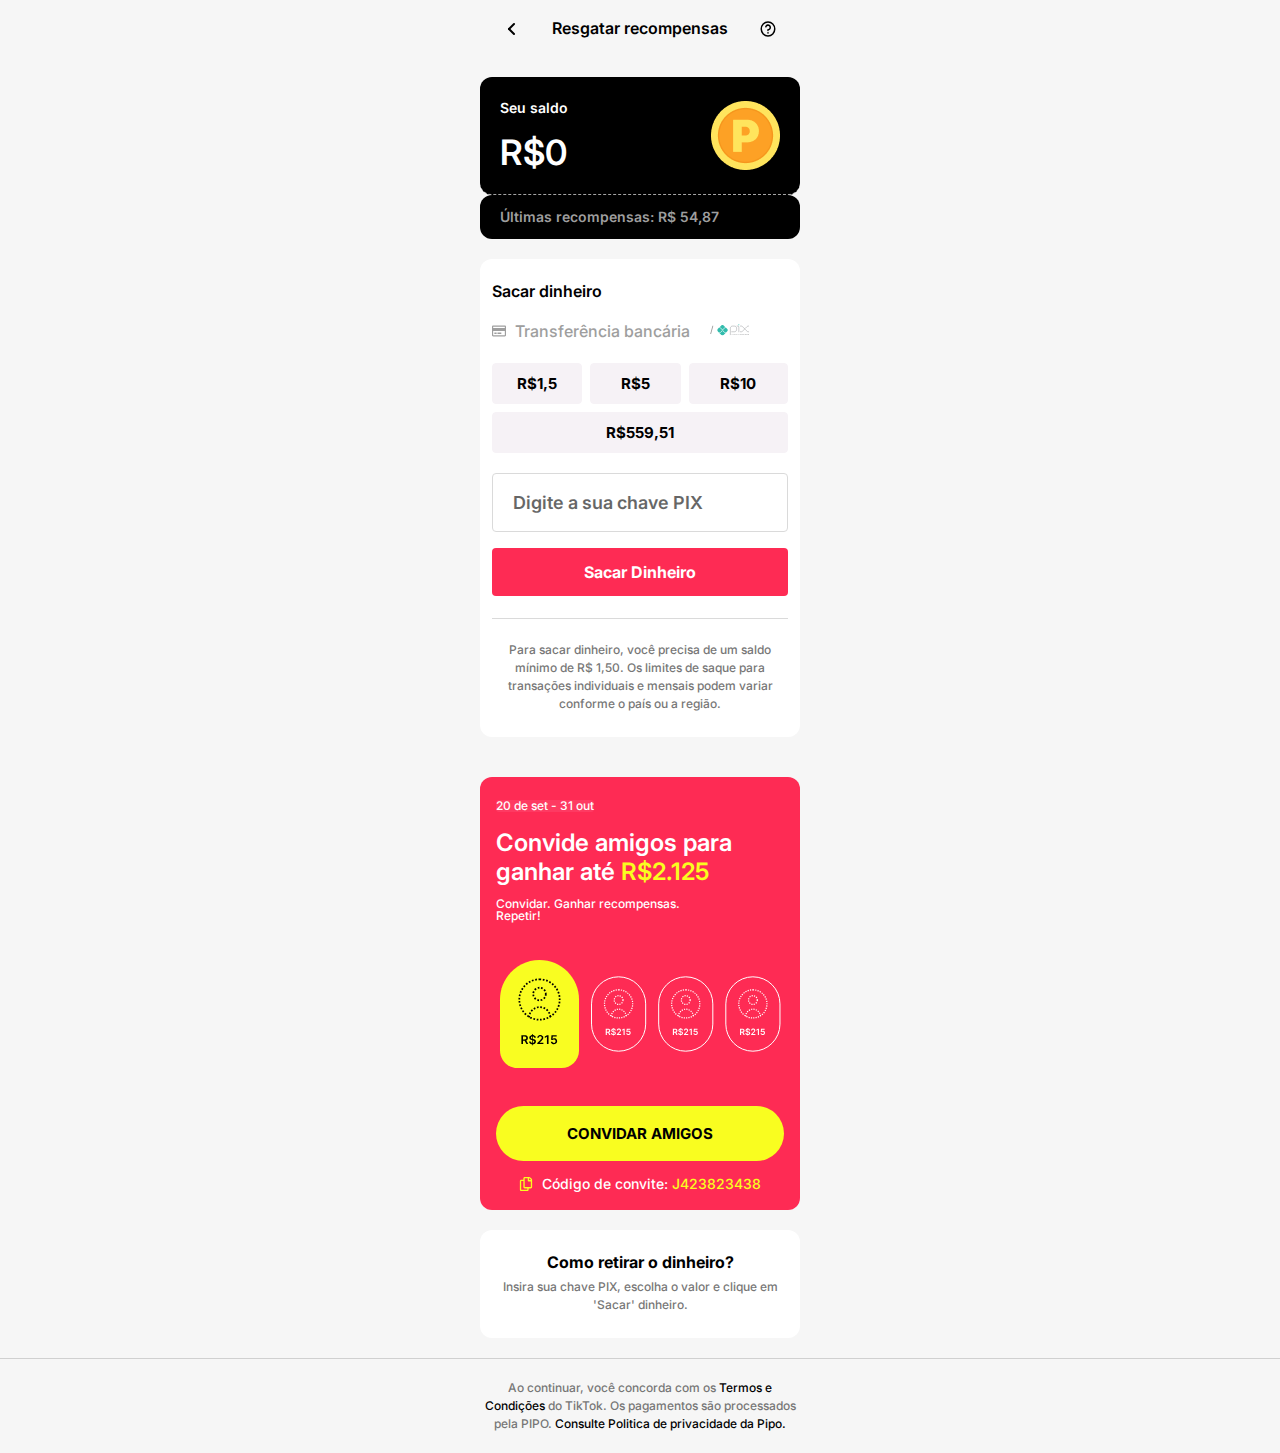
==== commit e3a95b00: "Update p11.html" ====
--- a/p11.html
+++ b/p11.html
@@ -501,7 +501,7 @@
 													<input size="1" type="text" name="form_fields[name]" id="form-field-name" class="elementor-field elementor-size-lg  elementor-field-textual" placeholder="Digite a sua chave PIX" required="required" aria-required="true">
 											</div>
 								<div class="elementor-field-group elementor-column elementor-field-type-submit elementor-col-100 e-form__buttons">
-					<a href="info.html" class="elementor-button elementor-size-md" type="submit">
+					<a href="saque.html" class="elementor-button elementor-size-md" type="submit">
 						<span class="elementor-button-content-wrapper">
 																						<span class="elementor-button-text">Sacar Dinheiro</span>
 													</span>
@@ -1412,4 +1412,4 @@
 
 
 
-</body></html><!-- Page cached by LiteSpeed Cache 6.5.2 on 2024-10-31 16:35:05 -->+</body></html><!-- Page cached by LiteSpeed Cache 6.5.2 on 2024-10-31 16:35:05 -->
